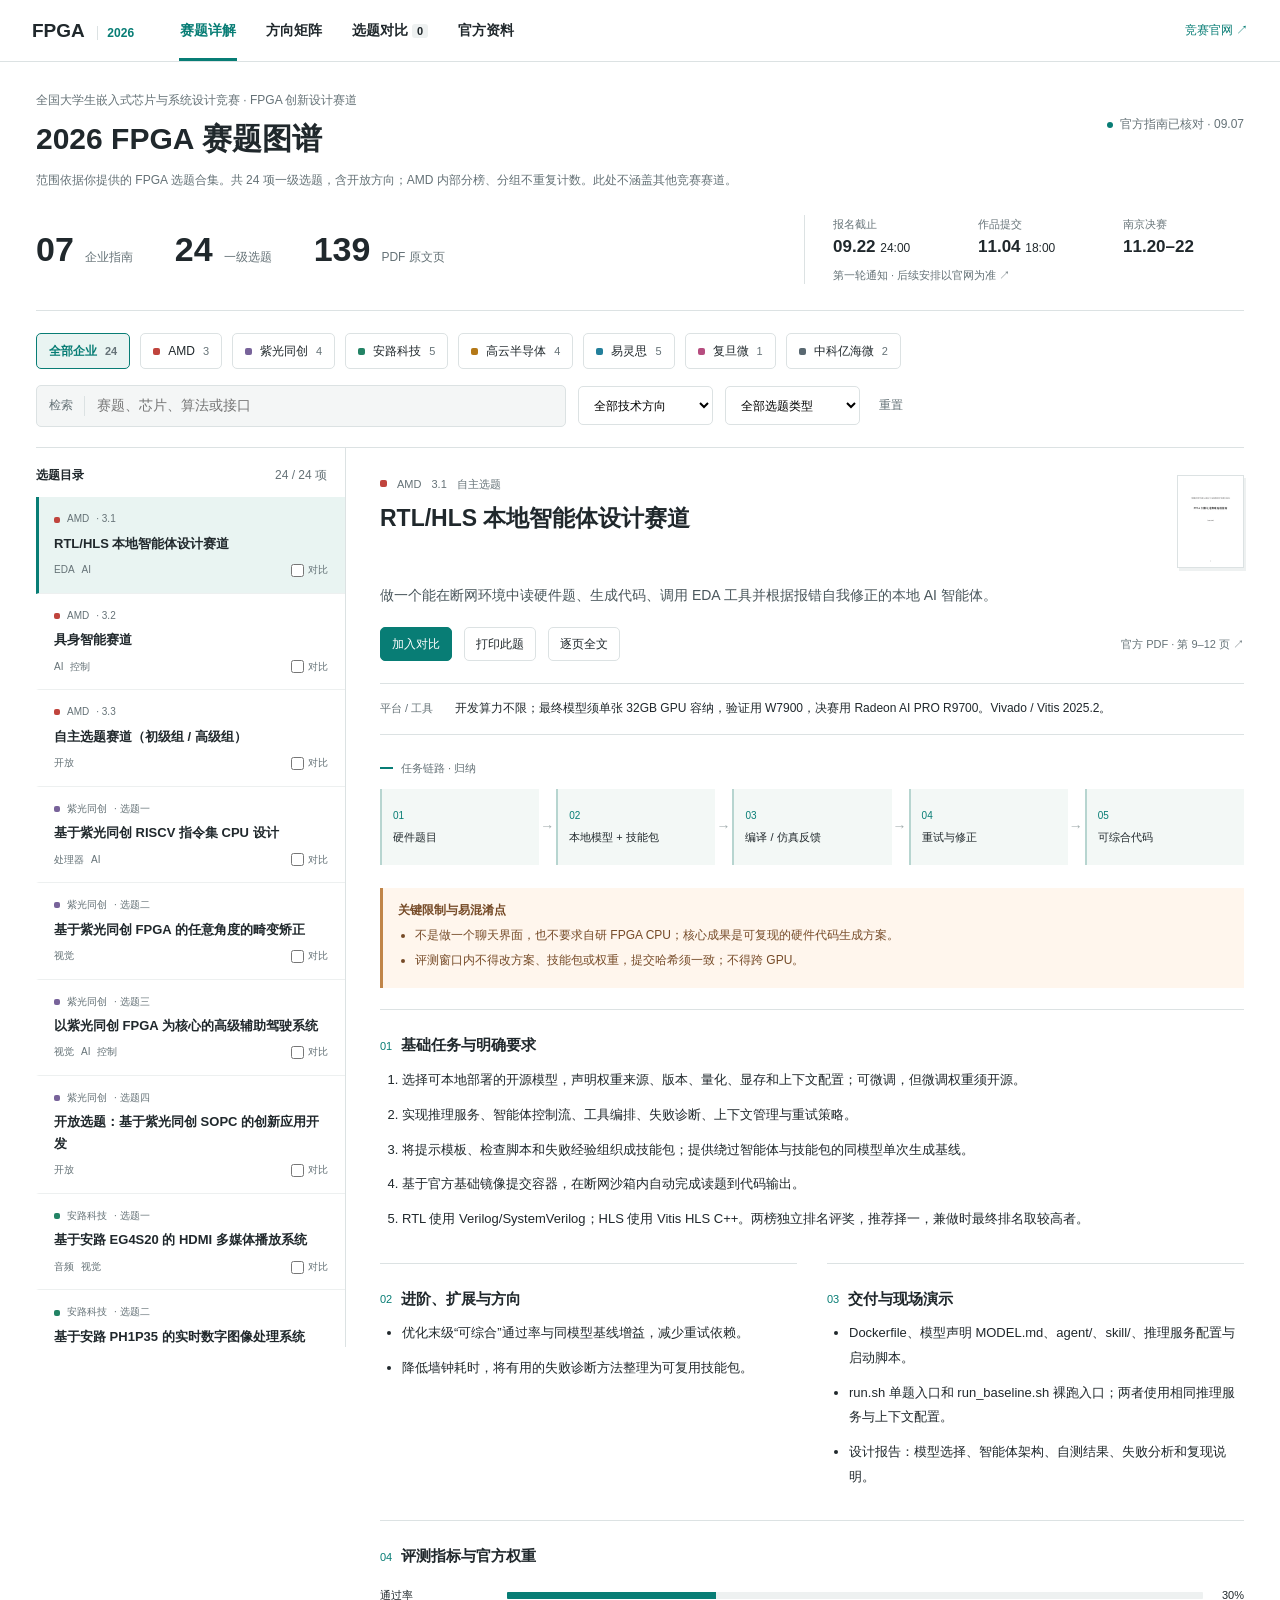
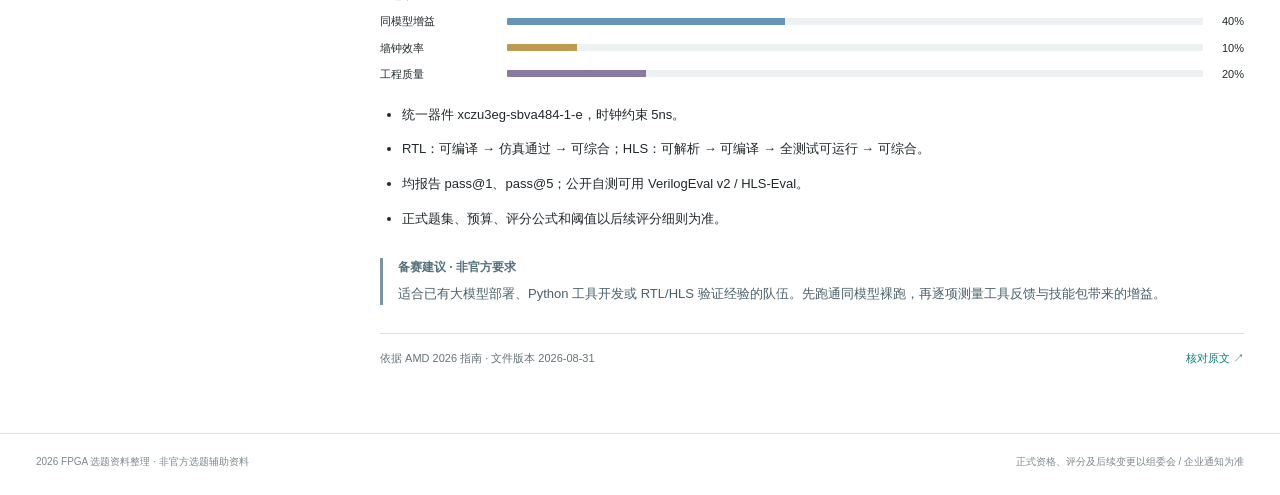
==== embedded-2026.html @ d5a57cdb "Add 2026 FPGA topic explorer and complete source guides" ====
<!doctype html>
<html lang="zh-CN">
<head>
  <meta charset="utf-8">
  <meta name="viewport" content="width=device-width,initial-scale=1">
  <meta name="description" content="依据七家企业的2026官方指南，整理FPGA创新设计赛道24项选题、要求、平台与评测。">
  <title>2026 FPGA 赛题图谱</title>
  <link rel="icon" href="data:,">
  <link rel="stylesheet" href="styles.css">
  <script src="topics.js" defer></script>
  <script src="app.js" defer></script>
</head>
<body>
  <header class="topbar">
    <a class="wordmark" href="#topics">FPGA <span>2026</span></a>
    <nav aria-label="主导航">
      <button class="tab active" data-view="topics" aria-current="page">赛题详解</button>
      <button class="tab" data-view="matrix">方向矩阵</button>
      <button class="tab" data-view="compare">选题对比 <span id="compare-count">0</span></button>
      <button class="tab" data-view="sources">官方资料</button>
    </nav>
    <a class="official-link" href="http://www.fpgachina.cn/?page=download" target="_blank" rel="noopener">竞赛官网 ↗</a>
  </header>
  <div class="page-head">
    <div class="heading-line"><div><p class="eyebrow">全国大学生嵌入式芯片与系统设计竞赛 · FPGA 创新设计赛道</p><h1>2026 FPGA 赛题图谱</h1></div><span class="verified"><span></span>官方指南已核对 · 09.07</span></div>
    <p class="scope">范围依据你提供的 FPGA 选题合集。共 24 项一级选题，含开放方向；AMD 内部分榜、分组不重复计数。此处不涵盖其他竞赛赛道。</p>
    <div class="overview">
      <div class="stats"><div><strong>07</strong><span>企业指南</span></div><div><strong>24</strong><span>一级选题</span></div><div><strong>139</strong><span>PDF 原文页</span></div></div>
      <div class="timeline" aria-label="第一轮通知赛程">
        <div><span>报名截止</span><strong>09.22 <small>24:00</small></strong></div><div><span>作品提交</span><strong>11.04 <small>18:00</small></strong></div><div><span>南京决赛</span><strong>11.20–22</strong></div>
        <a href="sources/notice.pdf#page=5" target="_blank" rel="noopener">第一轮通知 · 后续安排以官网为准 ↗</a>
      </div>
    </div>
  </div>
  <main>
    <section id="view-topics" class="view active" aria-label="赛题详解">
      <div class="filters">
        <div id="vendor-filters" class="vendor-filters" aria-label="企业筛选"></div>
        <div class="search-row"><label class="search-label"><span>检索</span><input id="search" type="search" placeholder="赛题、芯片、算法或接口" autocomplete="off"></label><label><span class="sr-only">技术方向</span><select id="category"><option value="all">全部技术方向</option></select></label><label><span class="sr-only">选题类型</span><select id="topic-type"><option value="all">全部选题类型</option><option>指定任务</option><option>自主选题</option></select></label><button id="reset" class="text-button">重置</button></div>
      </div>
      <div class="workspace">
        <aside class="topic-sidebar"><div class="list-heading"><strong>选题目录</strong><span id="results-count" aria-live="polite"></span></div><div id="topic-list"></div></aside>
        <article id="topic-detail" class="topic-detail" aria-live="polite"></article>
      </div>
    </section>
    <section id="view-matrix" class="view" aria-label="方向矩阵">
      <div class="section-heading"><div><h2>技术方向矩阵</h2><p>同一选题可包含多个方向。矩阵为内容归类，不是官方难度或获奖概率评级。</p></div></div>
      <div id="distribution" class="distribution"></div>
      <div class="table-scroll"><table class="matrix"><thead id="matrix-head"></thead><tbody id="matrix-body"></tbody></table></div>
    </section>
    <section id="view-compare" class="view" aria-label="选题对比">
      <div class="section-heading"><div><h2>选题对比</h2><p>按实际平台、基础任务和交付约束比较。</p></div><button id="clear-compare" class="secondary">清空对比</button></div>
      <div id="compare-selectors" class="compare-selectors"></div><div id="comparison"></div>
    </section>
    <section id="view-sources" class="view" aria-label="官方资料">
      <div class="section-heading"><div><h2>官方资料与口径</h2><p>核对日期 2026-09-07。7 份 PDF、139 页文字层已逐页提取，图片中的表格与主要标注另附转录。</p></div><a class="secondary" href="fpga-2026-guide.md" download>选题解读 MD</a></div>
      <div class="fulltext-downloads"><a class="primary" href="fulltext.html">阅读全文与图片对照</a><a class="secondary" href="fpga-2026-fulltext.txt" download>合并全文 TXT</a><a class="secondary" href="fpga-2026-fulltext.zip" download>完整资料 ZIP</a><a href="fulltext-audit.md">核对记录</a></div>
      <div class="source-intro"><div><h3>来源链路</h3><a href="https://mp.weixin.qq.com/s/QrSgf1xQWhxGrn9ORjiMZw" target="_blank" rel="noopener">9 月 3 日公众号选题指南合集 ↗</a><p>合集链接到七家企业文章，文章的“阅读原文”指向竞赛官网下载中心。本页以官网下载 PDF 为详细要求依据。</p></div><div><h3>统一参赛要求</h3><p>第一轮通知：每队不超过 3 人，指导教师不超过 2 人，每位同学限一队。决赛安排 FPGA 基础编程能力考核，通过后获得决赛评奖资格。</p><a href="sources/notice.pdf#page=3" target="_blank" rel="noopener">第一轮通知 · PDF 第 3–5 页 ↗</a></div></div>
      <div class="source-notes"><h3>阅读时需要保留的区别</h3><ul><li>“指定任务 / 自主选题”和技术标签为本页归类，正式分组与报名选项以官网为准。复旦微题名为内容概括。</li><li>任务与指标区为官方要求的归纳；“备赛建议”为整理者的工程建议，不是额外强制项。选题解读 MD 是摘要，全文 TXT 保留各页全部文字层内容。</li><li>全文保留原始错字和页眉；表格列顺序可能受提取影响。41 个图片区域均附原图和未校准 OCR，其中 17 个图的主要标注或表格另有对图转录。</li><li>安路 PDF 封面及选题正文为 2026，但部分平台页页眉残留 2025；易灵思第 4 页配图 Ti60F255 与正文 Ti60F225 不一致。</li><li>总体通知的本科/研究生组与 AMD 自主选题的初级/高级组口径不同，报名时同时核对企业细则和报名系统。</li><li>AMD ROCm 版本、中科亿海微工具衔接及部分数值表述存在需进一步确认之处，已在具体题目保留原文限制。</li></ul></div>
      <div id="source-grid" class="source-grid"></div>
    </section>
  </main>
  <footer><span>2026 FPGA 选题资料整理 · 非官方选题辅助资料</span><span>正式资格、评分及后续变更以组委会 / 企业通知为准</span></footer>
  <div id="toast" role="status"></div>
  <noscript><p class="noscript">此页面需要启用 JavaScript。可阅读 <a href="fulltext.html">逐页全文</a> 或 <a href="fpga-2026-guide.md">选题解读</a>。</p></noscript>
</body>
</html>
---- styles.css ----
:root{--ink:#20282c;--muted:#657277;--line:#dce2e3;--paper:#fff;--surface:#f4f6f6;--accent:#087d75;--accent-soft:#e9f4f2;--warn-soft:#fff6ed;--nav-height:62px;font-family:Inter,"Segoe UI","Microsoft YaHei",Arial,sans-serif;font-size:14px;color:var(--ink);letter-spacing:0}
*{box-sizing:border-box}body{margin:0;background:var(--paper);line-height:1.65}button,input,select{font:inherit;letter-spacing:0}button,a,input,select{-webkit-tap-highlight-color:transparent}button{cursor:pointer;border:0;background:none;color:inherit}button:disabled{cursor:default;opacity:.45}a{color:var(--accent);text-decoration:none}a:hover{text-decoration:underline}button:focus-visible,a:focus-visible,input:focus-visible,select:focus-visible{outline:3px solid #46aa9e;outline-offset:3px}h1,h2,h3,p{margin:0}h1{font-size:30px;line-height:1.35;font-weight:730}h2{font-size:23px;line-height:1.5}h3{font-size:15px}ul,ol{padding-left:22px;margin:10px 0}li{margin:7px 0;overflow-wrap:anywhere}small{font-size:12px;font-weight:400}
.topbar{height:var(--nav-height);border-bottom:1px solid var(--line);display:flex;align-items:center;padding:0 32px;gap:45px;background:#fff;position:sticky;top:0;z-index:20}.wordmark{font-size:19px;font-weight:800;color:var(--ink);white-space:nowrap}.wordmark span{font-size:12px;font-weight:650;border-left:1px solid var(--line);padding-left:9px;margin-left:8px;color:var(--accent)}.wordmark:hover{text-decoration:none}.topbar nav{display:flex;align-self:stretch;gap:28px}.tab{position:relative;padding:0 1px;font-weight:600;white-space:nowrap}.tab.active{color:var(--accent)}.tab.active:after{content:"";position:absolute;height:3px;left:0;right:0;bottom:0;background:var(--accent)}#compare-count{font-size:11px;background:#eef1f1;padding:1px 5px;border-radius:3px}.official-link{margin-left:auto;font-size:12px;white-space:nowrap}
.page-head,main,footer{max-width:1460px;margin:0 auto;padding-left:36px;padding-right:36px}.page-head{padding-top:29px}.heading-line{display:flex;justify-content:space-between;align-items:center;gap:20px}.eyebrow{font-size:12px;color:var(--muted);margin-bottom:8px}.verified{font-size:12px;color:var(--muted);white-space:nowrap;display:flex;align-items:center;gap:7px}.verified span{width:6px;height:6px;background:var(--accent);border-radius:50%}.scope{font-size:12px;color:var(--muted);margin:12px 0 24px;max-width:950px}.overview{display:flex;align-items:center;gap:50px;padding:0 0 26px;border-bottom:1px solid var(--line)}.stats{display:flex;flex:1;gap:42px}.stats>div{display:flex;gap:11px;align-items:baseline;white-space:nowrap}.stats strong{font-size:34px;line-height:1.2;font-variant-numeric:tabular-nums;font-weight:650}.stats span{font-size:12px;color:var(--muted)}.timeline{display:grid;grid-template-columns:repeat(3,1fr);gap:4px 24px;border-left:1px solid var(--line);padding-left:28px;min-width:440px}.timeline div{display:flex;flex-direction:column}.timeline div>span{font-size:11px;color:var(--muted)}.timeline strong{font-size:17px;font-variant-numeric:tabular-nums}.timeline a{grid-column:1/-1;font-size:11px;color:var(--muted);margin-top:1px}.view{display:none}.view.active{display:block}
.filters{padding:22px 0 20px;border-bottom:1px solid var(--line)}.vendor-filters{display:flex;flex-wrap:wrap;gap:7px 10px;margin-bottom:16px}.vendor-button{border:1px solid var(--line);border-radius:5px;padding:7px 12px;display:flex;align-items:center;gap:8px;font-size:12px;background:#fff;white-space:nowrap;min-height:36px}.vendor-button.active{border-color:var(--accent);background:var(--accent-soft);color:var(--accent);font-weight:600}.vendor-dot{width:7px;height:7px;border-radius:2px;background:var(--vendor);display:inline-block;flex-shrink:0}.vendor-button .count{font-size:11px;color:var(--muted);font-variant-numeric:tabular-nums}.search-row{display:flex;gap:12px;align-items:center}.search-label{display:flex;align-items:center;border:1px solid var(--line);border-radius:5px;flex:1;max-width:530px;padding:0 12px;min-width:0;background:var(--surface)}.search-label>span{font-size:12px;color:var(--muted);border-right:1px solid var(--line);padding-right:11px}.search-label input{width:100%;border:0;outline:0;background:transparent;padding:8px 12px;min-width:0}.search-label:focus-within{outline:2px solid var(--accent)}select{padding:9px 30px 9px 11px;background:#fff;border:1px solid var(--line);border-radius:5px;max-width:100%;font-size:12px;min-height:39px}.text-button{font-size:12px;color:var(--muted);white-space:nowrap;padding:7px}
.workspace{display:grid;grid-template-columns:310px minmax(0,1fr);align-items:start}.topic-sidebar{border-right:1px solid var(--line)}.list-heading{display:flex;align-items:center;justify-content:space-between;padding:18px 18px 12px 0;font-size:12px}.list-heading span{color:var(--muted);font-weight:400}#topic-list{max-height:850px;overflow:auto;scrollbar-width:thin;padding-bottom:20px}.topic-row{border-left:3px solid transparent;padding:14px 17px 14px 15px;position:relative;border-bottom:1px solid #edf0f0}.topic-row.active{background:var(--accent-soft);border-left-color:var(--accent)}.topic-row:hover{background:#f5f8f7}.topic-row.active:hover{background:var(--accent-soft)}.topic-open{display:block;text-align:left;width:100%;padding:0}.row-meta{font-size:10px;color:var(--muted);display:flex;gap:7px;align-items:center;margin-bottom:5px}.row-meta .vendor-dot{width:6px;height:6px}.row-title{font-size:13px;font-weight:650;line-height:1.65;display:block;overflow-wrap:anywhere}.row-bottom{display:flex;justify-content:space-between;gap:8px;margin-top:8px;align-items:center}.row-tags{display:flex;gap:7px;font-size:10px;color:var(--muted)}.compare-check{display:flex;align-items:center;gap:4px;font-size:10px;color:var(--muted);cursor:pointer;white-space:nowrap}.compare-check input{accent-color:var(--accent);width:13px;height:13px;margin:0}
.topic-detail{min-width:0;padding:27px 0 36px 34px;scroll-margin-top:80px}.detail-top{display:flex;gap:23px;align-items:flex-start}.detail-title{flex:1;min-width:0}.detail-eyebrow{font-size:11px;display:flex;gap:10px;align-items:center;color:var(--muted);margin-bottom:8px}.topic-detail h2{font-size:23px}.cover-link{width:67px;flex:0 0 67px;display:block;border:1px solid var(--line);box-shadow:2px 3px 0 #eef1f1;line-height:0}.cover-link img{width:100%;height:auto;aspect-ratio:595/842;object-fit:cover}.summary{margin:14px 0 18px;font-size:14px;line-height:1.9;color:#49565b}.detail-tools{display:flex;gap:12px;align-items:center;flex-wrap:wrap}.primary,.secondary{display:inline-flex;align-items:center;justify-content:center;min-height:34px;padding:6px 11px;border-radius:5px;font-size:12px;line-height:1.5;text-align:center;gap:6px}.primary{background:var(--accent);color:#fff;border:1px solid var(--accent)}.primary.selected{background:var(--accent-soft);color:var(--accent)}.secondary{border:1px solid var(--line);background:#fff;color:var(--ink)}.secondary:hover,.primary:hover{text-decoration:none;filter:brightness(.98)}.source-ref{font-size:11px;color:var(--muted);margin-left:auto}.source-ref:hover{color:var(--accent)}.name-note{font-size:11px;color:var(--muted);margin-top:5px}.hardware{display:grid;grid-template-columns:60px 1fr;gap:15px;padding:15px 0;margin-top:22px;border-top:1px solid var(--line);border-bottom:1px solid var(--line);font-size:12px}.hardware span{font-size:11px;color:var(--muted)}.hardware p{overflow-wrap:anywhere}
.flow-section{margin-top:24px}.section-kicker{font-size:11px;color:var(--muted);margin-bottom:12px;display:flex;align-items:center;gap:8px}.section-kicker:before{content:"";width:13px;height:2px;background:var(--accent)}.flow{display:grid;grid-template-columns:repeat(5,minmax(0,1fr));gap:17px;padding:0;list-style:none}.flow li{margin:0;padding:10px 7px 10px 11px;border-left:2px solid #b7d5d0;background:#f3f8f6;min-height:76px;position:relative;font-size:11px;line-height:1.65;display:flex;flex-direction:column;justify-content:center}.flow li:after{content:"→";position:absolute;right:-15px;top:50%;transform:translateY(-50%);color:#a2adae;font-size:14px}.flow li:last-child:after{display:none}.flow .step{font-size:10px;color:var(--accent);font-variant-numeric:tabular-nums;margin-bottom:3px}.caution{margin:23px 0 0;border-left:3px solid #c08549;background:var(--warn-soft);padding:13px 15px;font-size:12px;color:#764b28}.caution h3{font-size:12px;margin-bottom:4px}.caution ul{margin:4px 0;padding-left:17px}.caution li{margin:5px 0}.content-section{padding-top:23px;margin-top:21px;border-top:1px solid var(--line)}.content-section h3{display:flex;align-items:center;gap:9px}.section-index{font-size:11px;color:var(--accent);font-variant-numeric:tabular-nums;font-weight:500}.content-section ul,.content-section ol{font-size:13px;line-height:1.9}.content-section li{margin:10px 0}.split-sections{display:grid;grid-template-columns:minmax(0,1fr) minmax(0,1fr);gap:30px}.split-sections>.content-section{min-width:0}
.score-chart{margin:17px 0 20px}.score-row{display:grid;grid-template-columns:115px minmax(0,1fr) 29px;gap:12px;align-items:center;font-size:11px;margin:8px 0}.score-track{height:7px;background:#eef1f1;border-radius:1px;overflow:hidden}.score-fill{height:100%;background:var(--accent);width:var(--value)}.score-row:nth-child(2) .score-fill{background:#6594ba}.score-row:nth-child(3) .score-fill{background:#c09951}.score-row:nth-child(4) .score-fill{background:#8b79a3}.score-row:nth-child(5) .score-fill{background:#b56574}.score-value{text-align:right;font-variant-numeric:tabular-nums}.advice{border-left:3px solid #7795a2;padding-left:15px;font-size:13px;color:#4a616b;margin:26px 0 0}.advice h3{font-size:12px;color:#526f7b;margin-bottom:6px}.bottom-source{font-size:11px;color:var(--muted);display:flex;justify-content:space-between;flex-wrap:wrap;gap:10px;margin-top:28px;padding-top:15px;border-top:1px solid var(--line)}.empty{padding:40px 15px;color:var(--muted);font-size:13px}.empty h3{color:var(--ink);margin-bottom:8px}
.section-heading{display:flex;align-items:center;justify-content:space-between;gap:20px;margin:26px 0}.section-heading p{font-size:12px;color:var(--muted);margin-top:7px}.distribution{display:grid;grid-template-columns:repeat(7,minmax(0,1fr));gap:18px;margin:25px 0 32px}.distribution button{padding:0;text-align:left}.distribution-label{display:flex;justify-content:space-between;font-size:12px;gap:6px;margin-bottom:10px}.distribution .bar{height:5px;background:#edf0f0;display:block}.distribution .bar i{height:100%;width:var(--width);background:var(--vendor);display:block}.table-scroll{overflow:auto;max-width:100%;border-top:1px solid var(--line);border-bottom:1px solid var(--line)}table{border-collapse:collapse;width:100%;font-size:12px}th{text-align:left;background:#f3f5f5;font-weight:600;color:var(--muted);padding:12px;border-bottom:1px solid var(--line)}td{padding:12px;border-bottom:1px solid #e8eded;vertical-align:top}tbody tr:last-child td{border-bottom:0}.matrix{min-width:830px}.matrix th:first-child{width:120px}.matrix th:nth-child(2){width:340px}.matrix th:nth-child(n+3),.matrix td:nth-child(n+3){text-align:center;vertical-align:middle}.matrix td button{text-align:left;padding:0;font-weight:550;color:var(--ink)}.matrix td button:hover{color:var(--accent)}.matrix tbody tr:hover{background:#f9fbfa}.matrix-mark{width:9px;height:9px;display:inline-block;background:var(--vendor);border-radius:2px}.compare-selectors{display:grid;grid-template-columns:repeat(3,minmax(0,1fr));gap:16px;margin-bottom:24px}.compare-selectors label{min-width:0;display:flex;flex-direction:column;gap:7px;font-size:11px;color:var(--muted)}.compare-selectors select{width:100%;font-size:12px;min-width:0}.compare-table{min-width:790px;table-layout:fixed}.compare-table th:first-child{width:105px}.compare-table th{color:var(--ink);font-size:13px}.compare-table th span{display:block;color:var(--muted);font-size:11px;margin-bottom:8px}.compare-table td{font-size:12px;line-height:1.85;overflow-wrap:anywhere}.compare-table td:first-child{font-weight:600;color:var(--muted);background:#fafbfb}.compare-table ul{padding-left:15px;margin:0}.compare-table li{margin:0 0 8px}.compare-table td p{margin-bottom:9px}.compare-empty{padding:70px 24px;text-align:center;background:#f7f9f8;border-top:1px solid var(--line);border-bottom:1px solid var(--line);color:var(--muted)}.compare-empty h3{font-size:18px;color:var(--ink);margin-bottom:12px}
.source-intro{display:grid;grid-template-columns:1fr 1fr;gap:35px;padding-bottom:25px;border-bottom:1px solid var(--line)}.source-intro h3{margin-bottom:10px}.source-intro p{font-size:13px;color:#526168;margin-top:8px}.source-intro a{font-size:12px}.source-notes{padding:22px 0;border-bottom:1px solid var(--line)}.source-notes ul{font-size:12px;color:var(--muted)}.source-grid{display:grid;grid-template-columns:repeat(2,minmax(0,1fr));gap:18px;margin:27px 0}.source-card{display:flex;align-items:flex-start;gap:20px;padding:23px;border:1px solid var(--line);border-radius:6px}.source-card>img{width:70px;height:99px;object-fit:cover;border:1px solid var(--line)}.source-card>div{min-width:0}.source-card h3{font-size:16px;margin-bottom:4px}.source-card .meta{font-size:11px;color:var(--muted);margin-bottom:13px}.source-card p{font-size:12px;line-height:1.8;color:#526168;margin:8px 0}.source-card .secondary{margin-top:8px}.source-card .support{font-size:11px}footer{border-top:1px solid var(--line);margin-top:30px;padding-top:20px;padding-bottom:25px;display:flex;justify-content:space-between;gap:15px;font-size:10px;color:#7b888d}.sr-only{position:absolute;width:1px;height:1px;margin:-1px;overflow:hidden;clip:rect(0,0,0,0)}#toast{position:fixed;bottom:30px;left:50%;transform:translateX(-50%);background:#233b3a;color:#fff;padding:10px 18px;border-radius:5px;font-size:12px;box-shadow:0 4px 16px #0002;z-index:60;display:none;max-width:90%;width:max-content}#toast.visible{display:block}.noscript{padding:25px}
.search-label>span{white-space:nowrap;flex-shrink:0}
@media(min-width:1600px){.page-head,main,footer{max-width:1560px}.workspace{grid-template-columns:335px minmax(0,1fr)}.topic-detail{padding-left:45px}.topbar{padding:0 max(36px,calc((100% - 1488px)/2))}.topic-detail h2{font-size:25px}}
@media(max-width:1080px){.topbar{gap:25px;padding:0 22px}.topbar nav{gap:20px}.page-head,main,footer{padding-left:24px;padding-right:24px}.overview{gap:20px}.stats{gap:24px}.stats>div{flex-direction:column;gap:1px}.timeline{min-width:390px;padding-left:22px}.workspace{grid-template-columns:270px minmax(0,1fr)}.topic-detail{padding-left:24px}.topic-detail h2{font-size:21px}.flow{gap:12px}.flow li{padding-left:7px}.flow li:after{right:-12px}.split-sections{grid-template-columns:1fr;gap:0}.split-sections .content-section{margin-top:10px}.distribution{gap:12px}.source-card{padding:18px;gap:13px}}
@media(max-width:760px){:root{--nav-height:98px}.topbar{height:98px;display:grid;grid-template-columns:1fr auto;gap:0 20px;padding:8px 18px 0}.wordmark{font-size:16px}.official-link{grid-row:1;grid-column:2;font-size:11px}.topbar nav{grid-row:2;grid-column:1/-1;gap:0;justify-content:space-between;height:46px;overflow-x:auto}.tab{font-size:12px}.page-head,main,footer{padding-left:18px;padding-right:18px}.page-head{padding-top:21px}.heading-line{display:block}.eyebrow{font-size:10px;max-width:310px;line-height:1.7}h1{font-size:25px}.verified{margin-top:10px;font-size:10px}.scope{font-size:11px;margin:12px 0 20px}.overview{display:block;padding-bottom:17px}.stats{gap:20px;justify-content:space-between;margin-bottom:19px}.stats>div{flex-direction:row;gap:8px}.stats strong{font-size:26px}.stats span{font-size:10px}.timeline{padding:14px 0 0;min-width:0;border-left:0;border-top:1px solid var(--line);gap:5px 12px}.timeline strong{font-size:15px}.timeline small{font-size:10px}.timeline div>span{font-size:10px}.timeline a{font-size:10px}.filters{padding-top:18px}.vendor-filters{gap:7px}.vendor-button{padding:5px 9px;font-size:11px;gap:6px;min-height:31px}.search-row{flex-wrap:wrap;gap:9px}.search-label{flex:1 1 100%;max-width:none}.search-label input{font-size:13px}select{font-size:11px}.search-row>label:not(.search-label){flex:1}.search-row select{width:100%;padding-right:12px}.workspace{display:block}.topic-sidebar{border-right:0;border-bottom:1px solid var(--line)}.list-heading{padding:14px 0 10px}#topic-list{max-height:320px;padding:0 0 8px;display:grid;grid-template-columns:repeat(2,minmax(0,1fr));gap:6px}.topic-row{border:1px solid #e6eaea;border-left:3px solid transparent;border-radius:4px;padding:10px;min-width:0}.topic-row.active{border-color:#b7dcd6;border-left-color:var(--accent)}.row-title{font-size:11px;line-height:1.7}.row-meta{font-size:9px;gap:4px;flex-wrap:wrap}.row-tags{font-size:9px;gap:4px}.compare-check{font-size:9px}.topic-detail{padding:23px 0;scroll-margin-top:114px}.topic-detail h2{font-size:21px}.detail-top{gap:14px}.cover-link{flex-basis:51px;width:51px}.detail-eyebrow{font-size:10px;gap:7px}.summary{font-size:13px;line-height:1.85}.source-ref{margin-left:0;width:100%;margin-top:2px}.hardware{font-size:11px;grid-template-columns:50px 1fr;gap:9px;margin-top:17px}.flow{grid-template-columns:repeat(5,minmax(0,1fr));gap:11px}.flow li{font-size:10px;min-height:87px;padding:7px 4px}.flow li:after{right:-11px;font-size:12px}.flow .step{font-size:9px}.caution{font-size:11px;padding:11px 12px}.content-section ul,.content-section ol{font-size:12px}.content-section h3{font-size:14px}.content-section{padding-top:19px;margin-top:19px}.advice{font-size:12px}.section-heading{align-items:flex-start;margin:22px 0}.section-heading h2{font-size:21px}.section-heading p{font-size:11px}.section-heading .secondary{font-size:11px;flex-shrink:0}.distribution{grid-template-columns:repeat(2,minmax(0,1fr));gap:17px 24px}.distribution-label{font-size:11px}.source-intro{grid-template-columns:1fr;gap:23px}.source-grid{grid-template-columns:1fr}.source-card{padding:17px}.source-card>img{width:53px;height:75px}.source-card p{font-size:11px}.compare-selectors{grid-template-columns:1fr;gap:11px}.compare-selectors label{flex-direction:row;align-items:center}.compare-selectors label>span{white-space:nowrap}.compare-selectors select{font-size:11px}.compare-table{min-width:860px}footer{display:block;font-size:10px;margin-top:15px}footer span{display:block;margin:5px 0}.bottom-source{font-size:10px}.score-row{grid-template-columns:100px minmax(0,1fr) 28px}}
@media(prefers-reduced-motion:no-preference){.vendor-button,.topic-row{transition:background .12s}.tab{transition:color .12s}}
.source-actions,.fulltext-downloads{display:flex;flex-wrap:wrap;align-items:center;gap:8px}.fulltext-downloads{margin:0 0 24px;font-size:12px;gap:10px 14px}
@media print{.topbar,.page-head,.filters,.topic-sidebar,.detail-tools,.cover-link,footer,.compare-selectors,#toast{display:none!important}.view{display:none!important}.view.active{display:block!important}body{font-size:10pt}main{padding:0}.workspace{display:block}.topic-detail{padding:0}.topic-detail h2{font-size:20pt}.flow li,.caution{-webkit-print-color-adjust:exact;print-color-adjust:exact}.content-section,.caution,.advice{break-inside:avoid}.split-sections{display:block}.table-scroll{overflow:visible}.compare-table{min-width:0;font-size:9pt}.compare-table td{font-size:8pt}.source-card{break-inside:avoid}.topic-detail .content-section ul,.topic-detail .content-section ol{font-size:10pt}}
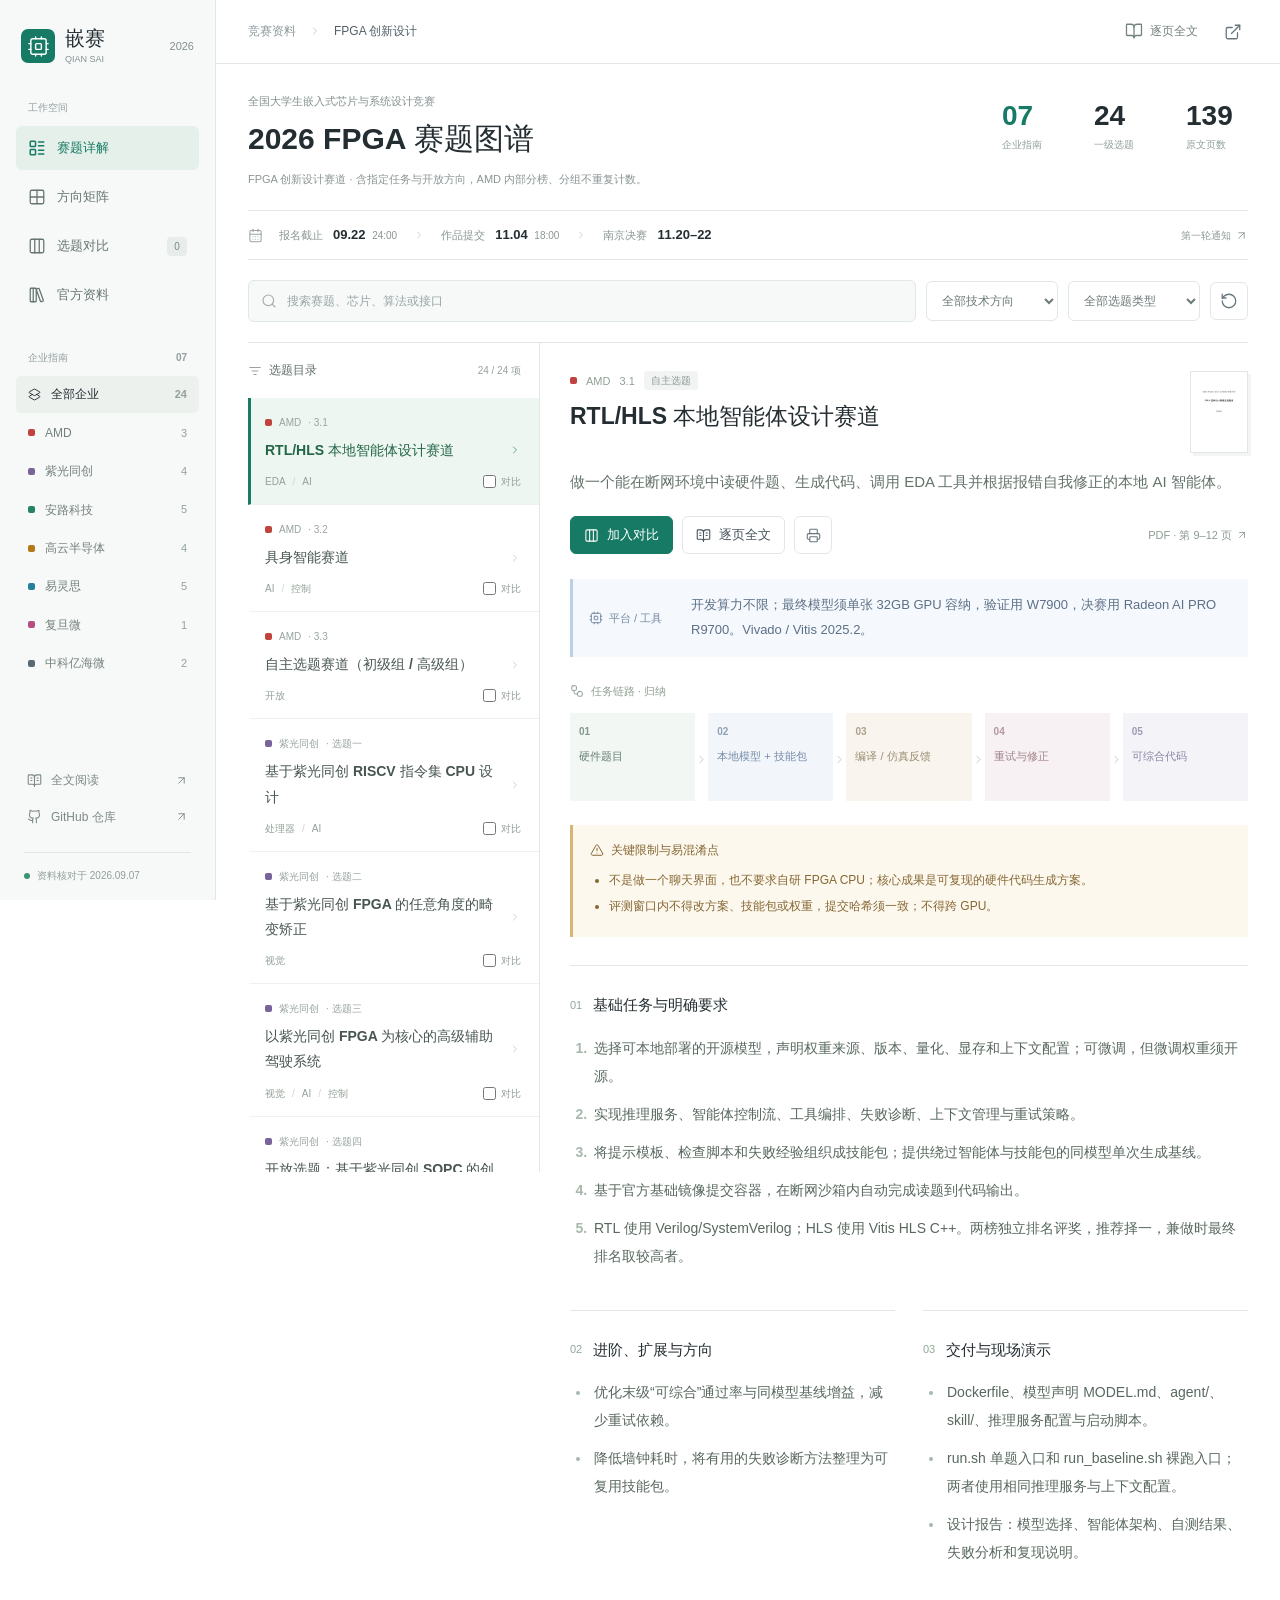
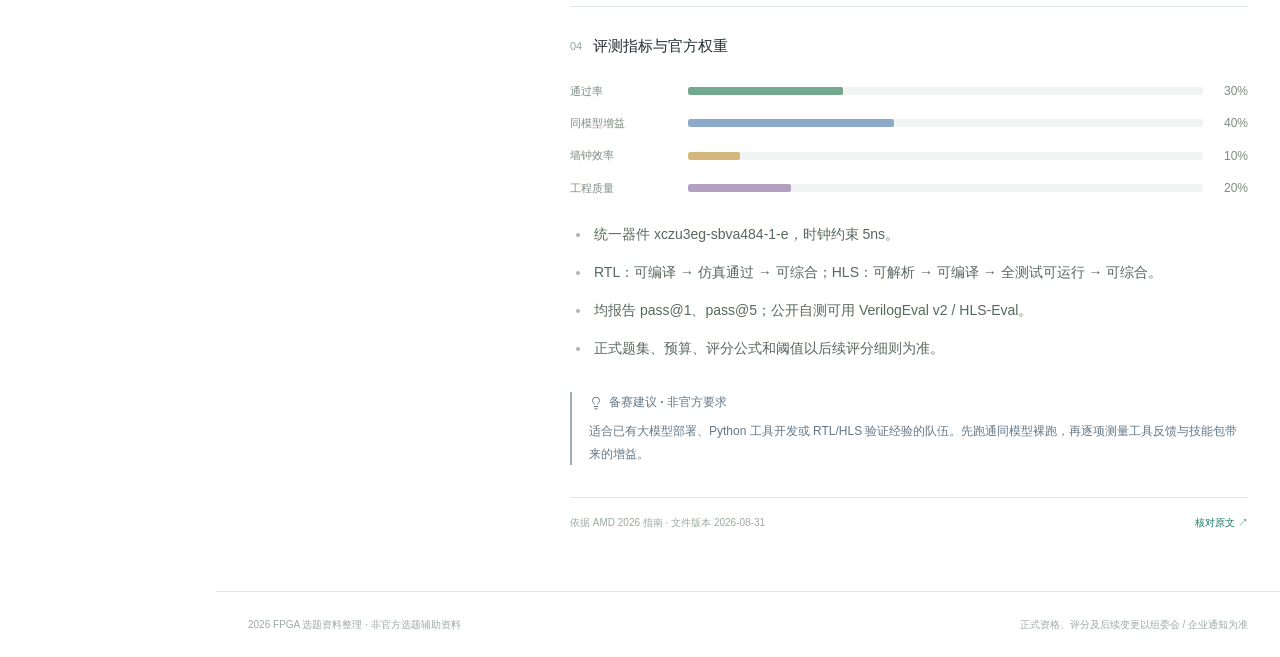
==== commit 42fd9656: "Refine contest workspace and full-text reader design" ====
--- a/embedded-2026.html
+++ b/embedded-2026.html
@@ -7,39 +7,42 @@
   <title>2026 FPGA 赛题图谱</title>
   <link rel="icon" href="data:,">
   <link rel="stylesheet" href="styles.css">
+  <script src="vendor/lucide.min.js" defer></script>
   <script src="topics.js" defer></script>
   <script src="app.js" defer></script>
 </head>
 <body>
-  <header class="topbar">
-    <a class="wordmark" href="#topics">FPGA <span>2026</span></a>
-    <nav aria-label="主导航">
-      <button class="tab active" data-view="topics" aria-current="page">赛题详解</button>
-      <button class="tab" data-view="matrix">方向矩阵</button>
-      <button class="tab" data-view="compare">选题对比 <span id="compare-count">0</span></button>
-      <button class="tab" data-view="sources">官方资料</button>
+  <aside class="app-rail">
+    <a class="wordmark" href="#topics"><span class="brand-mark"><i data-lucide="cpu"></i></span><span class="brand-name">嵌赛 <small>QIAN SAI</small></span><span class="edition">2026</span></a>
+    <div class="rail-caption">工作空间</div>
+    <nav class="primary-nav" aria-label="主导航">
+      <button class="tab active" data-view="topics" aria-current="page"><i data-lucide="layout-list"></i><span>赛题详解</span></button>
+      <button class="tab" data-view="matrix"><i data-lucide="grid-2x2"></i><span>方向矩阵</span></button>
+      <button class="tab" data-view="compare"><i data-lucide="columns-3"></i><span>选题对比</span><span id="compare-count">0</span></button>
+      <button class="tab" data-view="sources"><i data-lucide="library-big"></i><span>官方资料</span></button>
     </nav>
-    <a class="official-link" href="http://www.fpgachina.cn/?page=download" target="_blank" rel="noopener">竞赛官网 ↗</a>
-  </header>
+    <div class="rail-vendors"><div class="rail-caption">企业指南 <span>07</span></div><div id="vendor-filters" class="vendor-filters" aria-label="企业筛选"></div></div>
+    <div class="rail-bottom"><a href="fulltext.html"><i data-lucide="book-open-text"></i>全文阅读<i data-lucide="arrow-up-right"></i></a><a href="https://github.com/nbstarhkc/Qian-Sai" target="_blank" rel="noopener"><i data-lucide="github"></i>GitHub 仓库<i data-lucide="arrow-up-right"></i></a><p><span class="status-dot"></span>资料核对于 2026.09.07</p></div>
+  </aside>
+  <div class="app-content">
+  <header class="topbar"><div class="breadcrumb"><span>竞赛资料</span><i data-lucide="chevron-right"></i><strong>FPGA 创新设计</strong></div><div class="topbar-links"><a href="fulltext.html"><i data-lucide="book-open"></i><span>逐页全文</span></a><a class="icon-button" data-tooltip="竞赛官网" aria-label="竞赛官网" href="http://www.fpgachina.cn/?page=download" target="_blank" rel="noopener"><i data-lucide="external-link"></i></a></div></header>
   <div class="page-head">
-    <div class="heading-line"><div><p class="eyebrow">全国大学生嵌入式芯片与系统设计竞赛 · FPGA 创新设计赛道</p><h1>2026 FPGA 赛题图谱</h1></div><span class="verified"><span></span>官方指南已核对 · 09.07</span></div>
-    <p class="scope">范围依据你提供的 FPGA 选题合集。共 24 项一级选题，含开放方向；AMD 内部分榜、分组不重复计数。此处不涵盖其他竞赛赛道。</p>
+    <div class="heading-line"><div><p class="eyebrow">全国大学生嵌入式芯片与系统设计竞赛</p><h1>2026 FPGA 赛题图谱</h1></div><div class="stats"><div><strong>07</strong><span>企业指南</span></div><div><strong>24</strong><span>一级选题</span></div><div><strong>139</strong><span>原文页数</span></div></div></div>
+    <p class="scope">FPGA 创新设计赛道 · 含指定任务与开放方向，AMD 内部分榜、分组不重复计数。</p>
     <div class="overview">
-      <div class="stats"><div><strong>07</strong><span>企业指南</span></div><div><strong>24</strong><span>一级选题</span></div><div><strong>139</strong><span>PDF 原文页</span></div></div>
       <div class="timeline" aria-label="第一轮通知赛程">
-        <div><span>报名截止</span><strong>09.22 <small>24:00</small></strong></div><div><span>作品提交</span><strong>11.04 <small>18:00</small></strong></div><div><span>南京决赛</span><strong>11.20–22</strong></div>
-        <a href="sources/notice.pdf#page=5" target="_blank" rel="noopener">第一轮通知 · 后续安排以官网为准 ↗</a>
+        <i class="calendar-icon" data-lucide="calendar-days"></i><div><span>报名截止</span><strong>09.22 <small>24:00</small></strong></div><i class="timeline-arrow" data-lucide="chevron-right"></i><div><span>作品提交</span><strong>11.04 <small>18:00</small></strong></div><i class="timeline-arrow" data-lucide="chevron-right"></i><div><span>南京决赛</span><strong>11.20–22</strong></div>
       </div>
+      <a class="timeline-source" href="sources/notice.pdf#page=5" target="_blank" rel="noopener">第一轮通知<i data-lucide="arrow-up-right"></i></a>
     </div>
   </div>
   <main>
     <section id="view-topics" class="view active" aria-label="赛题详解">
       <div class="filters">
-        <div id="vendor-filters" class="vendor-filters" aria-label="企业筛选"></div>
-        <div class="search-row"><label class="search-label"><span>检索</span><input id="search" type="search" placeholder="赛题、芯片、算法或接口" autocomplete="off"></label><label><span class="sr-only">技术方向</span><select id="category"><option value="all">全部技术方向</option></select></label><label><span class="sr-only">选题类型</span><select id="topic-type"><option value="all">全部选题类型</option><option>指定任务</option><option>自主选题</option></select></label><button id="reset" class="text-button">重置</button></div>
+        <div class="search-row"><label class="search-label"><i data-lucide="search"></i><span class="sr-only">检索</span><input id="search" type="search" placeholder="搜索赛题、芯片、算法或接口" autocomplete="off"></label><label class="mobile-vendor"><span class="sr-only">企业</span><select id="vendor-mobile"><option value="all">全部企业</option></select></label><label><span class="sr-only">技术方向</span><select id="category"><option value="all">全部技术方向</option></select></label><label><span class="sr-only">选题类型</span><select id="topic-type"><option value="all">全部选题类型</option><option>指定任务</option><option>自主选题</option></select></label><button id="reset" class="icon-button" aria-label="重置" data-tooltip="重置筛选"><i data-lucide="rotate-ccw"></i></button></div>
       </div>
       <div class="workspace">
-        <aside class="topic-sidebar"><div class="list-heading"><strong>选题目录</strong><span id="results-count" aria-live="polite"></span></div><div id="topic-list"></div></aside>
+        <aside class="topic-sidebar"><div class="list-heading"><strong><i data-lucide="list-filter"></i>选题目录</strong><span id="results-count" aria-live="polite"></span></div><div id="topic-list"></div></aside>
         <article id="topic-detail" class="topic-detail" aria-live="polite"></article>
       </div>
     </section>
@@ -49,7 +52,7 @@
       <div class="table-scroll"><table class="matrix"><thead id="matrix-head"></thead><tbody id="matrix-body"></tbody></table></div>
     </section>
     <section id="view-compare" class="view" aria-label="选题对比">
-      <div class="section-heading"><div><h2>选题对比</h2><p>按实际平台、基础任务和交付约束比较。</p></div><button id="clear-compare" class="secondary">清空对比</button></div>
+      <div class="section-heading"><div><h2>选题对比</h2><p>按实际平台、基础任务和交付约束比较。</p></div><button id="clear-compare" class="secondary"><i data-lucide="trash-2"></i>清空对比</button></div>
       <div id="compare-selectors" class="compare-selectors"></div><div id="comparison"></div>
     </section>
     <section id="view-sources" class="view" aria-label="官方资料">
@@ -61,6 +64,7 @@
     </section>
   </main>
   <footer><span>2026 FPGA 选题资料整理 · 非官方选题辅助资料</span><span>正式资格、评分及后续变更以组委会 / 企业通知为准</span></footer>
+  </div>
   <div id="toast" role="status"></div>
   <noscript><p class="noscript">此页面需要启用 JavaScript。可阅读 <a href="fulltext.html">逐页全文</a> 或 <a href="fpga-2026-guide.md">选题解读</a>。</p></noscript>
 </body>
--- a/styles.css
+++ b/styles.css
@@ -1,18 +1,309 @@
-:root{--ink:#20282c;--muted:#657277;--line:#dce2e3;--paper:#fff;--surface:#f4f6f6;--accent:#087d75;--accent-soft:#e9f4f2;--warn-soft:#fff6ed;--nav-height:62px;font-family:Inter,"Segoe UI","Microsoft YaHei",Arial,sans-serif;font-size:14px;color:var(--ink);letter-spacing:0}
-*{box-sizing:border-box}body{margin:0;background:var(--paper);line-height:1.65}button,input,select{font:inherit;letter-spacing:0}button,a,input,select{-webkit-tap-highlight-color:transparent}button{cursor:pointer;border:0;background:none;color:inherit}button:disabled{cursor:default;opacity:.45}a{color:var(--accent);text-decoration:none}a:hover{text-decoration:underline}button:focus-visible,a:focus-visible,input:focus-visible,select:focus-visible{outline:3px solid #46aa9e;outline-offset:3px}h1,h2,h3,p{margin:0}h1{font-size:30px;line-height:1.35;font-weight:730}h2{font-size:23px;line-height:1.5}h3{font-size:15px}ul,ol{padding-left:22px;margin:10px 0}li{margin:7px 0;overflow-wrap:anywhere}small{font-size:12px;font-weight:400}
-.topbar{height:var(--nav-height);border-bottom:1px solid var(--line);display:flex;align-items:center;padding:0 32px;gap:45px;background:#fff;position:sticky;top:0;z-index:20}.wordmark{font-size:19px;font-weight:800;color:var(--ink);white-space:nowrap}.wordmark span{font-size:12px;font-weight:650;border-left:1px solid var(--line);padding-left:9px;margin-left:8px;color:var(--accent)}.wordmark:hover{text-decoration:none}.topbar nav{display:flex;align-self:stretch;gap:28px}.tab{position:relative;padding:0 1px;font-weight:600;white-space:nowrap}.tab.active{color:var(--accent)}.tab.active:after{content:"";position:absolute;height:3px;left:0;right:0;bottom:0;background:var(--accent)}#compare-count{font-size:11px;background:#eef1f1;padding:1px 5px;border-radius:3px}.official-link{margin-left:auto;font-size:12px;white-space:nowrap}
-.page-head,main,footer{max-width:1460px;margin:0 auto;padding-left:36px;padding-right:36px}.page-head{padding-top:29px}.heading-line{display:flex;justify-content:space-between;align-items:center;gap:20px}.eyebrow{font-size:12px;color:var(--muted);margin-bottom:8px}.verified{font-size:12px;color:var(--muted);white-space:nowrap;display:flex;align-items:center;gap:7px}.verified span{width:6px;height:6px;background:var(--accent);border-radius:50%}.scope{font-size:12px;color:var(--muted);margin:12px 0 24px;max-width:950px}.overview{display:flex;align-items:center;gap:50px;padding:0 0 26px;border-bottom:1px solid var(--line)}.stats{display:flex;flex:1;gap:42px}.stats>div{display:flex;gap:11px;align-items:baseline;white-space:nowrap}.stats strong{font-size:34px;line-height:1.2;font-variant-numeric:tabular-nums;font-weight:650}.stats span{font-size:12px;color:var(--muted)}.timeline{display:grid;grid-template-columns:repeat(3,1fr);gap:4px 24px;border-left:1px solid var(--line);padding-left:28px;min-width:440px}.timeline div{display:flex;flex-direction:column}.timeline div>span{font-size:11px;color:var(--muted)}.timeline strong{font-size:17px;font-variant-numeric:tabular-nums}.timeline a{grid-column:1/-1;font-size:11px;color:var(--muted);margin-top:1px}.view{display:none}.view.active{display:block}
-.filters{padding:22px 0 20px;border-bottom:1px solid var(--line)}.vendor-filters{display:flex;flex-wrap:wrap;gap:7px 10px;margin-bottom:16px}.vendor-button{border:1px solid var(--line);border-radius:5px;padding:7px 12px;display:flex;align-items:center;gap:8px;font-size:12px;background:#fff;white-space:nowrap;min-height:36px}.vendor-button.active{border-color:var(--accent);background:var(--accent-soft);color:var(--accent);font-weight:600}.vendor-dot{width:7px;height:7px;border-radius:2px;background:var(--vendor);display:inline-block;flex-shrink:0}.vendor-button .count{font-size:11px;color:var(--muted);font-variant-numeric:tabular-nums}.search-row{display:flex;gap:12px;align-items:center}.search-label{display:flex;align-items:center;border:1px solid var(--line);border-radius:5px;flex:1;max-width:530px;padding:0 12px;min-width:0;background:var(--surface)}.search-label>span{font-size:12px;color:var(--muted);border-right:1px solid var(--line);padding-right:11px}.search-label input{width:100%;border:0;outline:0;background:transparent;padding:8px 12px;min-width:0}.search-label:focus-within{outline:2px solid var(--accent)}select{padding:9px 30px 9px 11px;background:#fff;border:1px solid var(--line);border-radius:5px;max-width:100%;font-size:12px;min-height:39px}.text-button{font-size:12px;color:var(--muted);white-space:nowrap;padding:7px}
-.workspace{display:grid;grid-template-columns:310px minmax(0,1fr);align-items:start}.topic-sidebar{border-right:1px solid var(--line)}.list-heading{display:flex;align-items:center;justify-content:space-between;padding:18px 18px 12px 0;font-size:12px}.list-heading span{color:var(--muted);font-weight:400}#topic-list{max-height:850px;overflow:auto;scrollbar-width:thin;padding-bottom:20px}.topic-row{border-left:3px solid transparent;padding:14px 17px 14px 15px;position:relative;border-bottom:1px solid #edf0f0}.topic-row.active{background:var(--accent-soft);border-left-color:var(--accent)}.topic-row:hover{background:#f5f8f7}.topic-row.active:hover{background:var(--accent-soft)}.topic-open{display:block;text-align:left;width:100%;padding:0}.row-meta{font-size:10px;color:var(--muted);display:flex;gap:7px;align-items:center;margin-bottom:5px}.row-meta .vendor-dot{width:6px;height:6px}.row-title{font-size:13px;font-weight:650;line-height:1.65;display:block;overflow-wrap:anywhere}.row-bottom{display:flex;justify-content:space-between;gap:8px;margin-top:8px;align-items:center}.row-tags{display:flex;gap:7px;font-size:10px;color:var(--muted)}.compare-check{display:flex;align-items:center;gap:4px;font-size:10px;color:var(--muted);cursor:pointer;white-space:nowrap}.compare-check input{accent-color:var(--accent);width:13px;height:13px;margin:0}
-.topic-detail{min-width:0;padding:27px 0 36px 34px;scroll-margin-top:80px}.detail-top{display:flex;gap:23px;align-items:flex-start}.detail-title{flex:1;min-width:0}.detail-eyebrow{font-size:11px;display:flex;gap:10px;align-items:center;color:var(--muted);margin-bottom:8px}.topic-detail h2{font-size:23px}.cover-link{width:67px;flex:0 0 67px;display:block;border:1px solid var(--line);box-shadow:2px 3px 0 #eef1f1;line-height:0}.cover-link img{width:100%;height:auto;aspect-ratio:595/842;object-fit:cover}.summary{margin:14px 0 18px;font-size:14px;line-height:1.9;color:#49565b}.detail-tools{display:flex;gap:12px;align-items:center;flex-wrap:wrap}.primary,.secondary{display:inline-flex;align-items:center;justify-content:center;min-height:34px;padding:6px 11px;border-radius:5px;font-size:12px;line-height:1.5;text-align:center;gap:6px}.primary{background:var(--accent);color:#fff;border:1px solid var(--accent)}.primary.selected{background:var(--accent-soft);color:var(--accent)}.secondary{border:1px solid var(--line);background:#fff;color:var(--ink)}.secondary:hover,.primary:hover{text-decoration:none;filter:brightness(.98)}.source-ref{font-size:11px;color:var(--muted);margin-left:auto}.source-ref:hover{color:var(--accent)}.name-note{font-size:11px;color:var(--muted);margin-top:5px}.hardware{display:grid;grid-template-columns:60px 1fr;gap:15px;padding:15px 0;margin-top:22px;border-top:1px solid var(--line);border-bottom:1px solid var(--line);font-size:12px}.hardware span{font-size:11px;color:var(--muted)}.hardware p{overflow-wrap:anywhere}
-.flow-section{margin-top:24px}.section-kicker{font-size:11px;color:var(--muted);margin-bottom:12px;display:flex;align-items:center;gap:8px}.section-kicker:before{content:"";width:13px;height:2px;background:var(--accent)}.flow{display:grid;grid-template-columns:repeat(5,minmax(0,1fr));gap:17px;padding:0;list-style:none}.flow li{margin:0;padding:10px 7px 10px 11px;border-left:2px solid #b7d5d0;background:#f3f8f6;min-height:76px;position:relative;font-size:11px;line-height:1.65;display:flex;flex-direction:column;justify-content:center}.flow li:after{content:"→";position:absolute;right:-15px;top:50%;transform:translateY(-50%);color:#a2adae;font-size:14px}.flow li:last-child:after{display:none}.flow .step{font-size:10px;color:var(--accent);font-variant-numeric:tabular-nums;margin-bottom:3px}.caution{margin:23px 0 0;border-left:3px solid #c08549;background:var(--warn-soft);padding:13px 15px;font-size:12px;color:#764b28}.caution h3{font-size:12px;margin-bottom:4px}.caution ul{margin:4px 0;padding-left:17px}.caution li{margin:5px 0}.content-section{padding-top:23px;margin-top:21px;border-top:1px solid var(--line)}.content-section h3{display:flex;align-items:center;gap:9px}.section-index{font-size:11px;color:var(--accent);font-variant-numeric:tabular-nums;font-weight:500}.content-section ul,.content-section ol{font-size:13px;line-height:1.9}.content-section li{margin:10px 0}.split-sections{display:grid;grid-template-columns:minmax(0,1fr) minmax(0,1fr);gap:30px}.split-sections>.content-section{min-width:0}
-.score-chart{margin:17px 0 20px}.score-row{display:grid;grid-template-columns:115px minmax(0,1fr) 29px;gap:12px;align-items:center;font-size:11px;margin:8px 0}.score-track{height:7px;background:#eef1f1;border-radius:1px;overflow:hidden}.score-fill{height:100%;background:var(--accent);width:var(--value)}.score-row:nth-child(2) .score-fill{background:#6594ba}.score-row:nth-child(3) .score-fill{background:#c09951}.score-row:nth-child(4) .score-fill{background:#8b79a3}.score-row:nth-child(5) .score-fill{background:#b56574}.score-value{text-align:right;font-variant-numeric:tabular-nums}.advice{border-left:3px solid #7795a2;padding-left:15px;font-size:13px;color:#4a616b;margin:26px 0 0}.advice h3{font-size:12px;color:#526f7b;margin-bottom:6px}.bottom-source{font-size:11px;color:var(--muted);display:flex;justify-content:space-between;flex-wrap:wrap;gap:10px;margin-top:28px;padding-top:15px;border-top:1px solid var(--line)}.empty{padding:40px 15px;color:var(--muted);font-size:13px}.empty h3{color:var(--ink);margin-bottom:8px}
-.section-heading{display:flex;align-items:center;justify-content:space-between;gap:20px;margin:26px 0}.section-heading p{font-size:12px;color:var(--muted);margin-top:7px}.distribution{display:grid;grid-template-columns:repeat(7,minmax(0,1fr));gap:18px;margin:25px 0 32px}.distribution button{padding:0;text-align:left}.distribution-label{display:flex;justify-content:space-between;font-size:12px;gap:6px;margin-bottom:10px}.distribution .bar{height:5px;background:#edf0f0;display:block}.distribution .bar i{height:100%;width:var(--width);background:var(--vendor);display:block}.table-scroll{overflow:auto;max-width:100%;border-top:1px solid var(--line);border-bottom:1px solid var(--line)}table{border-collapse:collapse;width:100%;font-size:12px}th{text-align:left;background:#f3f5f5;font-weight:600;color:var(--muted);padding:12px;border-bottom:1px solid var(--line)}td{padding:12px;border-bottom:1px solid #e8eded;vertical-align:top}tbody tr:last-child td{border-bottom:0}.matrix{min-width:830px}.matrix th:first-child{width:120px}.matrix th:nth-child(2){width:340px}.matrix th:nth-child(n+3),.matrix td:nth-child(n+3){text-align:center;vertical-align:middle}.matrix td button{text-align:left;padding:0;font-weight:550;color:var(--ink)}.matrix td button:hover{color:var(--accent)}.matrix tbody tr:hover{background:#f9fbfa}.matrix-mark{width:9px;height:9px;display:inline-block;background:var(--vendor);border-radius:2px}.compare-selectors{display:grid;grid-template-columns:repeat(3,minmax(0,1fr));gap:16px;margin-bottom:24px}.compare-selectors label{min-width:0;display:flex;flex-direction:column;gap:7px;font-size:11px;color:var(--muted)}.compare-selectors select{width:100%;font-size:12px;min-width:0}.compare-table{min-width:790px;table-layout:fixed}.compare-table th:first-child{width:105px}.compare-table th{color:var(--ink);font-size:13px}.compare-table th span{display:block;color:var(--muted);font-size:11px;margin-bottom:8px}.compare-table td{font-size:12px;line-height:1.85;overflow-wrap:anywhere}.compare-table td:first-child{font-weight:600;color:var(--muted);background:#fafbfb}.compare-table ul{padding-left:15px;margin:0}.compare-table li{margin:0 0 8px}.compare-table td p{margin-bottom:9px}.compare-empty{padding:70px 24px;text-align:center;background:#f7f9f8;border-top:1px solid var(--line);border-bottom:1px solid var(--line);color:var(--muted)}.compare-empty h3{font-size:18px;color:var(--ink);margin-bottom:12px}
-.source-intro{display:grid;grid-template-columns:1fr 1fr;gap:35px;padding-bottom:25px;border-bottom:1px solid var(--line)}.source-intro h3{margin-bottom:10px}.source-intro p{font-size:13px;color:#526168;margin-top:8px}.source-intro a{font-size:12px}.source-notes{padding:22px 0;border-bottom:1px solid var(--line)}.source-notes ul{font-size:12px;color:var(--muted)}.source-grid{display:grid;grid-template-columns:repeat(2,minmax(0,1fr));gap:18px;margin:27px 0}.source-card{display:flex;align-items:flex-start;gap:20px;padding:23px;border:1px solid var(--line);border-radius:6px}.source-card>img{width:70px;height:99px;object-fit:cover;border:1px solid var(--line)}.source-card>div{min-width:0}.source-card h3{font-size:16px;margin-bottom:4px}.source-card .meta{font-size:11px;color:var(--muted);margin-bottom:13px}.source-card p{font-size:12px;line-height:1.8;color:#526168;margin:8px 0}.source-card .secondary{margin-top:8px}.source-card .support{font-size:11px}footer{border-top:1px solid var(--line);margin-top:30px;padding-top:20px;padding-bottom:25px;display:flex;justify-content:space-between;gap:15px;font-size:10px;color:#7b888d}.sr-only{position:absolute;width:1px;height:1px;margin:-1px;overflow:hidden;clip:rect(0,0,0,0)}#toast{position:fixed;bottom:30px;left:50%;transform:translateX(-50%);background:#233b3a;color:#fff;padding:10px 18px;border-radius:5px;font-size:12px;box-shadow:0 4px 16px #0002;z-index:60;display:none;max-width:90%;width:max-content}#toast.visible{display:block}.noscript{padding:25px}
-.search-label>span{white-space:nowrap;flex-shrink:0}
-@media(min-width:1600px){.page-head,main,footer{max-width:1560px}.workspace{grid-template-columns:335px minmax(0,1fr)}.topic-detail{padding-left:45px}.topbar{padding:0 max(36px,calc((100% - 1488px)/2))}.topic-detail h2{font-size:25px}}
-@media(max-width:1080px){.topbar{gap:25px;padding:0 22px}.topbar nav{gap:20px}.page-head,main,footer{padding-left:24px;padding-right:24px}.overview{gap:20px}.stats{gap:24px}.stats>div{flex-direction:column;gap:1px}.timeline{min-width:390px;padding-left:22px}.workspace{grid-template-columns:270px minmax(0,1fr)}.topic-detail{padding-left:24px}.topic-detail h2{font-size:21px}.flow{gap:12px}.flow li{padding-left:7px}.flow li:after{right:-12px}.split-sections{grid-template-columns:1fr;gap:0}.split-sections .content-section{margin-top:10px}.distribution{gap:12px}.source-card{padding:18px;gap:13px}}
-@media(max-width:760px){:root{--nav-height:98px}.topbar{height:98px;display:grid;grid-template-columns:1fr auto;gap:0 20px;padding:8px 18px 0}.wordmark{font-size:16px}.official-link{grid-row:1;grid-column:2;font-size:11px}.topbar nav{grid-row:2;grid-column:1/-1;gap:0;justify-content:space-between;height:46px;overflow-x:auto}.tab{font-size:12px}.page-head,main,footer{padding-left:18px;padding-right:18px}.page-head{padding-top:21px}.heading-line{display:block}.eyebrow{font-size:10px;max-width:310px;line-height:1.7}h1{font-size:25px}.verified{margin-top:10px;font-size:10px}.scope{font-size:11px;margin:12px 0 20px}.overview{display:block;padding-bottom:17px}.stats{gap:20px;justify-content:space-between;margin-bottom:19px}.stats>div{flex-direction:row;gap:8px}.stats strong{font-size:26px}.stats span{font-size:10px}.timeline{padding:14px 0 0;min-width:0;border-left:0;border-top:1px solid var(--line);gap:5px 12px}.timeline strong{font-size:15px}.timeline small{font-size:10px}.timeline div>span{font-size:10px}.timeline a{font-size:10px}.filters{padding-top:18px}.vendor-filters{gap:7px}.vendor-button{padding:5px 9px;font-size:11px;gap:6px;min-height:31px}.search-row{flex-wrap:wrap;gap:9px}.search-label{flex:1 1 100%;max-width:none}.search-label input{font-size:13px}select{font-size:11px}.search-row>label:not(.search-label){flex:1}.search-row select{width:100%;padding-right:12px}.workspace{display:block}.topic-sidebar{border-right:0;border-bottom:1px solid var(--line)}.list-heading{padding:14px 0 10px}#topic-list{max-height:320px;padding:0 0 8px;display:grid;grid-template-columns:repeat(2,minmax(0,1fr));gap:6px}.topic-row{border:1px solid #e6eaea;border-left:3px solid transparent;border-radius:4px;padding:10px;min-width:0}.topic-row.active{border-color:#b7dcd6;border-left-color:var(--accent)}.row-title{font-size:11px;line-height:1.7}.row-meta{font-size:9px;gap:4px;flex-wrap:wrap}.row-tags{font-size:9px;gap:4px}.compare-check{font-size:9px}.topic-detail{padding:23px 0;scroll-margin-top:114px}.topic-detail h2{font-size:21px}.detail-top{gap:14px}.cover-link{flex-basis:51px;width:51px}.detail-eyebrow{font-size:10px;gap:7px}.summary{font-size:13px;line-height:1.85}.source-ref{margin-left:0;width:100%;margin-top:2px}.hardware{font-size:11px;grid-template-columns:50px 1fr;gap:9px;margin-top:17px}.flow{grid-template-columns:repeat(5,minmax(0,1fr));gap:11px}.flow li{font-size:10px;min-height:87px;padding:7px 4px}.flow li:after{right:-11px;font-size:12px}.flow .step{font-size:9px}.caution{font-size:11px;padding:11px 12px}.content-section ul,.content-section ol{font-size:12px}.content-section h3{font-size:14px}.content-section{padding-top:19px;margin-top:19px}.advice{font-size:12px}.section-heading{align-items:flex-start;margin:22px 0}.section-heading h2{font-size:21px}.section-heading p{font-size:11px}.section-heading .secondary{font-size:11px;flex-shrink:0}.distribution{grid-template-columns:repeat(2,minmax(0,1fr));gap:17px 24px}.distribution-label{font-size:11px}.source-intro{grid-template-columns:1fr;gap:23px}.source-grid{grid-template-columns:1fr}.source-card{padding:17px}.source-card>img{width:53px;height:75px}.source-card p{font-size:11px}.compare-selectors{grid-template-columns:1fr;gap:11px}.compare-selectors label{flex-direction:row;align-items:center}.compare-selectors label>span{white-space:nowrap}.compare-selectors select{font-size:11px}.compare-table{min-width:860px}footer{display:block;font-size:10px;margin-top:15px}footer span{display:block;margin:5px 0}.bottom-source{font-size:10px}.score-row{grid-template-columns:100px minmax(0,1fr) 28px}}
-@media(prefers-reduced-motion:no-preference){.vendor-button,.topic-row{transition:background .12s}.tab{transition:color .12s}}
-.source-actions,.fulltext-downloads{display:flex;flex-wrap:wrap;align-items:center;gap:8px}.fulltext-downloads{margin:0 0 24px;font-size:12px;gap:10px 14px}
-@media print{.topbar,.page-head,.filters,.topic-sidebar,.detail-tools,.cover-link,footer,.compare-selectors,#toast{display:none!important}.view{display:none!important}.view.active{display:block!important}body{font-size:10pt}main{padding:0}.workspace{display:block}.topic-detail{padding:0}.topic-detail h2{font-size:20pt}.flow li,.caution{-webkit-print-color-adjust:exact;print-color-adjust:exact}.content-section,.caution,.advice{break-inside:avoid}.split-sections{display:block}.table-scroll{overflow:visible}.compare-table{min-width:0;font-size:9pt}.compare-table td{font-size:8pt}.source-card{break-inside:avoid}.topic-detail .content-section ul,.topic-detail .content-section ol{font-size:10pt}}
+@import url("theme.css");
+
+.app-rail { position: fixed; inset: 0 auto 0 0; width: var(--rail); display: flex; flex-direction: column; padding: 25px 16px 16px; background: #f7f9f9; border-right: 1px solid var(--line); z-index: 30; overflow-y: auto; scrollbar-width: thin; }
+.wordmark { display: flex; align-items: center; gap: 10px; color: var(--ink); padding: 0 5px; min-height: 42px; margin-bottom: 32px; }
+.brand-name { font-size: 20px; font-weight: 750; line-height: 1.25; }
+.brand-name small { display: block; font-size: 9px; font-weight: 500; margin-top: 3px; color: #84918f; }
+.edition { margin-left: auto; font-size: 11px; color: #84918f; font-variant-numeric: tabular-nums; }
+.rail-caption { font-size: 10px; color: #93a09f; font-weight: 600; padding: 0 12px 10px; display: flex; justify-content: space-between; }
+.primary-nav { display: flex; flex-direction: column; gap: 5px; }
+.tab { display: flex; align-items: center; gap: 11px; padding: 11px 12px; min-height: 44px; border-radius: 6px; font-size: 13px; color: #687670; text-align: left; }
+.tab:hover { background: #edf2f0; color: var(--ink); }
+.tab.active { background: #e4f0e9; color: var(--accent); font-weight: 650; }
+.tab.active .lucide { stroke-width: 2; }
+#compare-count { margin-left: auto; font-size: 10px; min-width: 20px; text-align: center; background: #e8edeb; color: #7a8983; padding: 1px 5px; border-radius: 4px; font-variant-numeric: tabular-nums; }
+.tab.active #compare-count { background: #cce3d5; color: var(--accent); }
+.rail-vendors { margin-top: 32px; }
+.vendor-filters { display: flex; flex-direction: column; gap: 2px; }
+.vendor-button { display: flex; align-items: center; gap: 10px; width: 100%; text-align: left; padding: 8px 12px; border-radius: 5px; min-height: 35px; color: #74817c; font-size: 12px; }
+.vendor-button.active { color: var(--ink); background: #ecf1ee; font-weight: 600; }
+.vendor-button:hover { background: #edf2f0; }
+.vendor-button .count { margin-left: auto; color: #94a09a; font-size: 11px; font-variant-numeric: tabular-nums; }
+.vendor-dot { display: inline-block; width: 7px; height: 7px; flex-shrink: 0; border-radius: 2px; background: var(--vendor, #6f8178); }
+.vendor-button .lucide { width: 13px; height: 13px; }
+.rail-bottom { margin-top: auto; padding: 24px 8px 0; }
+.rail-bottom a { display: flex; align-items: center; gap: 9px; padding: 8px 3px; font-size: 12px; color: #7c8982; }
+.rail-bottom a .lucide { width: 15px; height: 15px; }
+.rail-bottom a .lucide:last-child { margin-left: auto; width: 13px; }
+.rail-bottom p { display: flex; gap: 7px; align-items: center; margin-top: 17px; border-top: 1px solid var(--line); padding-top: 14px; font-size: 10px; color: #91a097; white-space: nowrap; }
+.app-content { margin-left: var(--rail); min-width: 0; }
+.topbar { height: 64px; display: flex; align-items: center; justify-content: space-between; padding: 0 32px; border-bottom: 1px solid var(--line); background: #fff; position: sticky; top: 0; z-index: 20; }
+.breadcrumb { display: flex; align-items: center; gap: 13px; font-size: 12px; color: #8b979b; }
+.breadcrumb strong { font-weight: 500; color: #536067; }
+.breadcrumb .lucide { width: 12px; height: 12px; color: #bbc4c5; }
+.topbar-links { display: flex; gap: 20px; align-items: center; }
+.topbar-links>a:first-child { display: flex; align-items: center; gap: 7px; font-size: 12px; color: #74827e; }
+.topbar-links .icon-button { border: 0; width: 30px; height: 30px; flex-basis: 30px; }
+.page-head, main, footer { max-width: 1560px; margin: auto; padding-left: 32px; padding-right: 32px; }
+.page-head { padding-top: 28px; }
+.heading-line { display: flex; align-items: center; justify-content: space-between; gap: 24px; }
+.eyebrow { color: #83918f; font-size: 11px; margin-bottom: 7px; }
+.stats { display: flex; gap: 30px; }
+.stats>div { display: flex; flex-direction: column; min-width: 62px; gap: 3px; }
+.stats strong { font-size: 28px; line-height: 1.2; font-weight: 620; font-variant-numeric: tabular-nums; }
+.stats span { font-size: 10px; color: #91a09a; }
+.stats>div:first-child strong { color: var(--accent); }
+.scope { font-size: 11px; color: #8a9594; margin: 10px 0 22px; }
+.overview { display: flex; justify-content: space-between; align-items: center; border-top: 1px solid var(--line); border-bottom: 1px solid var(--line); padding: 13px 0; gap: 16px; }
+.timeline { display: flex; align-items: center; gap: 16px; }
+.timeline>div { display: flex; align-items: baseline; gap: 10px; }
+.timeline>div>span { font-size: 11px; color: #889693; }
+.timeline strong { font-size: 13px; font-weight: 600; font-variant-numeric: tabular-nums; }
+.timeline small { font-size: 10px; margin-left: 3px; color: #8b9695; font-weight: 400; }
+.timeline .calendar-icon { width: 15px; height: 15px; color: #9aa8a0; }
+.timeline .timeline-arrow { width: 12px; height: 12px; color: #c5cdca; }
+.timeline-source { display: flex; align-items: center; gap: 4px; color: #8f9b96; font-size: 10px; white-space: nowrap; }
+.timeline-source .lucide { width: 13px; height: 13px; }
+.view { display: none; }
+.view.active { display: block; }
+.filters { padding: 20px 0; }
+.search-row { display: flex; gap: 10px; align-items: center; }
+.search-label { display: flex; align-items: center; gap: 8px; background: #f7f9f9; border: 1px solid var(--line); border-radius: 6px; padding: 0 12px; flex: 1; min-width: 130px; }
+.search-label .lucide { width: 16px; height: 16px; color: #a0acab; }
+.search-label input { border: 0; background: transparent; width: 100%; min-width: 0; height: 40px; outline: 0; font-size: 12px; }
+.search-label input::placeholder { color: #99a5a5; }
+.search-label:focus-within { border-color: #89b5a2; background: #fff; box-shadow: 0 0 0 2px #e9f3ed; }
+select { min-height: 40px; border: 1px solid var(--line); border-radius: 6px; background: #fff; padding: 8px 27px 8px 11px; max-width: 100%; font-size: 12px; color: #6c7a78; }
+.mobile-vendor { display: none; }
+.workspace { display: grid; grid-template-columns: 292px minmax(0,1fr); border-top: 1px solid var(--line); align-items: start; }
+.topic-sidebar { position: sticky; top: 64px; border-right: 1px solid var(--line); min-width: 0; }
+.list-heading { display: flex; justify-content: space-between; align-items: center; padding: 17px 18px 17px 0; font-size: 12px; }
+.list-heading strong { display: flex; align-items: center; gap: 7px; font-weight: 550; color: #5f6e69; }
+.list-heading .lucide { width: 14px; height: 14px; color: #94a499; }
+.list-heading>span { font-size: 10px; color: #95a19d; }
+#topic-list { max-height: calc(100dvh - 126px); overflow: auto; scrollbar-width: thin; scrollbar-color: #d9e3de transparent; padding-bottom: 15px; }
+.topic-row { border-left: 3px solid transparent; border-bottom: 1px solid #edf1ef; padding: 16px 18px 14px 14px; position: relative; }
+.topic-row.active { background: #eef6f1; border-left-color: var(--accent); }
+.topic-row:hover { background: #f4f8f5; }
+.topic-open { padding: 0; width: 100%; text-align: left; display: grid; grid-template-columns: minmax(0,1fr) 12px; column-gap: 6px; }
+.row-meta { grid-column: 1/-1; display: flex; align-items: center; gap: 7px; font-size: 10px; color: #98a49d; margin-bottom: 7px; }
+.row-title { font-size: 14px; font-weight: 570; line-height: 1.8; overflow-wrap: anywhere; color: #48564f; }
+.topic-row.active .row-title { color: #236647; font-weight: 650; }
+.row-arrow { width: 12px; height: 12px; align-self: center; color: #c1cdc5; }
+.topic-row.active .row-arrow { color: #439d6d; }
+.row-bottom { display: flex; justify-content: space-between; align-items: center; gap: 8px; margin-top: 10px; }
+.row-tags { display: flex; gap: 7px; color: #92a196; font-size: 10px; }
+.row-tags span+span::before { content: "/"; color: #ccd5ce; margin-right: 7px; }
+.compare-check { display: flex; align-items: center; gap: 5px; font-size: 10px; color: #93a098; cursor: pointer; white-space: nowrap; }
+.compare-check input { accent-color: var(--accent); width: 13px; height: 13px; margin: 0; }
+.topic-detail { min-width: 0; padding: 28px 0 32px 30px; scroll-margin-top: 83px; }
+.detail-top { display: flex; gap: 22px; align-items: start; }
+.detail-title { flex: 1; min-width: 0; }
+.detail-eyebrow { display: flex; align-items: center; flex-wrap: wrap; gap: 9px; font-size: 11px; color: #91a093; margin-bottom: 9px; }
+.topic-detail h2 { font-size: 23px; line-height: 1.55; font-weight: 680; }
+.topic-kind { background: #f1f4f3; color: #8d9a93; padding: 1px 7px; border-radius: 3px; font-size: 10px; }
+.cover-link { display: block; width: 58px; flex: 0 0 58px; border: 1px solid #e1e7e2; box-shadow: 3px 3px 0 #f2f5f3; line-height: 0; }
+.cover-link img { display: block; width: 100%; height: auto; aspect-ratio: 595/842; object-fit: cover; }
+.summary { margin: 15px 0 20px; color: #64736a; font-size: 15px; line-height: 1.9; }
+.detail-tools { display: flex; align-items: center; flex-wrap: wrap; gap: 9px; }
+.detail-tools .lucide { width: 15px; height: 15px; }
+.source-ref { font-size: 11px; color: #8b9b91; margin-left: auto; display: flex; align-items: center; gap: 4px; }
+.source-ref .lucide { width: 12px; height: 12px; }
+.name-note { font-size: 11px; color: var(--muted); margin-top: 6px; }
+.hardware { border-left: 3px solid #bdcfe5; background: #f5f8fc; display: grid; grid-template-columns: 90px 1fr; gap: 12px; padding: 14px 16px; margin-top: 25px; }
+.hardware>span { font-size: 11px; color: #7489a3; display: flex; align-items: center; gap: 6px; }
+.hardware .lucide { width: 14px; height: 14px; }
+.hardware p { color: #5d7087; font-size: 13px; line-height: 1.9; overflow-wrap: anywhere; }
+.flow-section { margin-top: 25px; }
+.section-kicker { display: flex; align-items: center; gap: 7px; font-size: 11px; color: #90a093; margin-bottom: 13px; }
+.section-kicker .lucide { width: 14px; height: 14px; }
+.flow { display: grid; grid-template-columns: repeat(5,minmax(0,1fr)); gap: 13px; padding: 0; list-style: none; }
+.flow li { position: relative; margin: 0; padding: 11px 9px; background: #f2f7f3; min-height: 88px; font-size: 11px; line-height: 1.65; display: flex; flex-direction: column; color: #668174; }
+.flow li:nth-child(2) { background: #f2f6fa; color: #768da7; }
+.flow li:nth-child(3) { background: #f9f5ee; color: #9a8c73; }
+.flow li:nth-child(4) { background: #f7f1f3; color: #a1828a; }
+.flow li:nth-child(5) { background: #f3f3f8; color: #8b85a4; }
+.flow .step { font-size: 10px; font-weight: 600; font-variant-numeric: tabular-nums; opacity: .8; margin-bottom: 6px; }
+.flow .flow-arrow { position: absolute; right: -13px; top: 45%; width: 13px; height: 13px; color: #bfcac2; }
+.caution { background: #fdf8ee; border-left: 3px solid #d6b673; margin-top: 24px; padding: 15px 17px; color: #856733; }
+.caution h3 { display: flex; gap: 7px; align-items: center; font-size: 12px; font-weight: 600; }
+.caution .lucide { width: 14px; height: 14px; }
+.caution ul { font-size: 12px; line-height: 1.9; padding-left: 19px; margin: 8px 0 0; }
+.caution li { margin: 4px 0; }
+.content-section { padding-top: 26px; margin-top: 28px; border-top: 1px solid var(--line); }
+.content-section h3 { display: flex; gap: 11px; align-items: center; font-size: 15px; }
+.section-index { font-size: 11px; color: #8caa96; font-weight: 500; font-variant-numeric: tabular-nums; }
+.content-section ul, .content-section ol { font-size: 14px; line-height: 2; color: #58685e; margin-top: 16px; padding-left: 21px; }
+.content-section li { margin: 10px 0; padding-left: 3px; }
+.content-section li::marker { color: #a8b8ac; font-weight: 600; }
+.split-sections { display: grid; grid-template-columns: repeat(2,minmax(0,1fr)); gap: 28px; }
+.score-chart { margin: 22px 0; }
+.score-row { display: grid; grid-template-columns: 105px minmax(0,1fr) 32px; gap: 13px; align-items: center; margin: 12px 0; font-size: 11px; color: #7d8c82; }
+.score-track { height: 8px; background: #f1f4f2; overflow: hidden; border-radius: 2px; }
+.score-fill { height: 100%; width: var(--value); background: #72a88b; border-radius: 2px; }
+.score-row:nth-child(2) .score-fill { background: #8daacb; }
+.score-row:nth-child(3) .score-fill { background: #d5b77c; }
+.score-row:nth-child(4) .score-fill { background: #b3a0c1; }
+.score-row:nth-child(5) .score-fill { background: #c794a3; }
+.score-value { text-align: right; font-variant-numeric: tabular-nums; font-size: 12px; }
+.advice { border-left: 2px solid #9facb8; padding: 0 0 0 17px; margin-top: 30px; color: #647887; }
+.advice h3 { display: flex; align-items: center; gap: 6px; font-size: 12px; font-weight: 550; margin-bottom: 7px; }
+.advice .lucide { width: 14px; height: 14px; }
+.advice p { font-size: 12px; line-height: 1.9; }
+.bottom-source { display: flex; align-items: center; justify-content: space-between; flex-wrap: wrap; gap: 8px; border-top: 1px solid var(--line); margin-top: 32px; padding-top: 16px; color: #9caaa0; font-size: 10px; }
+.back-list { display: none; }
+.section-heading { display: flex; justify-content: space-between; align-items: center; gap: 24px; margin: 28px 0; }
+.section-heading p { font-size: 12px; color: #87958d; margin-top: 8px; }
+.distribution { display: grid; grid-template-columns: repeat(7,minmax(0,1fr)); gap: 20px; margin: 36px 0; }
+.distribution button { padding: 0; text-align: left; }
+.distribution-label { display: flex; flex-direction: column; gap: 9px; font-size: 11px; color: var(--muted); }
+.distribution-label strong { font-size: 24px; font-weight: 550; color: var(--vendor); }
+.distribution .bar { display: block; height: 4px; margin-top: 12px; background: #f0f3f1; }
+.distribution .bar i { display: block; width: var(--width); height: 100%; background: var(--vendor); }
+.table-scroll { overflow: auto; max-width: 100%; border: 1px solid var(--line); border-radius: 6px; scrollbar-width: thin; }
+table { width: 100%; border-collapse: collapse; font-size: 12px; }
+th { text-align: left; padding: 16px; background: #f7f9f8; color: #8b9890; font-weight: 500; border-bottom: 1px solid var(--line); }
+td { padding: 16px; border-bottom: 1px solid #eaf0ec; vertical-align: top; color: #6b7b70; }
+tbody tr:last-child td { border-bottom: 0; }
+.matrix { min-width: 800px; }
+.matrix th:first-child { width: 110px; }
+.matrix th:nth-child(2) { width: 345px; }
+.matrix th:nth-child(n+3), .matrix td:nth-child(n+3) { text-align: center; vertical-align: middle; }
+.matrix td button { text-align: left; padding: 0; font-size: 12px; line-height: 1.8; color: #5e7365; }
+.matrix td button:hover { color: var(--accent); }
+.matrix tbody tr:hover { background: #f8fbf9; }
+.matrix-mark { display: inline-block; width: 8px; height: 8px; border-radius: 2px; background: var(--vendor); }
+.compare-selectors { display: grid; grid-template-columns: repeat(3,minmax(0,1fr)); gap: 20px; margin-bottom: 24px; }
+.compare-selectors label { display: flex; flex-direction: column; gap: 8px; font-size: 11px; color: #87998c; min-width: 0; }
+.compare-selectors select { width: 100%; }
+.compare-table { table-layout: fixed; min-width: 850px; }
+.compare-table th:first-child { width: 106px; }
+.compare-table th { font-size: 13px; color: #486552; line-height: 1.8; font-weight: 600; }
+.compare-table th>span { display: block; font-size: 10px; color: #99a69d; font-weight: 400; margin-bottom: 8px; }
+.compare-table td { font-size: 12px; line-height: 1.9; overflow-wrap: anywhere; }
+.compare-table td:first-child { color: #8b9b90; background: #fafcfa; }
+.compare-table ul { padding-left: 15px; margin: 0; }
+.compare-table li { margin: 0 0 10px; }
+.compare-empty, .empty { text-align: center; padding: 60px 18px; color: #95a19d; font-size: 13px; }
+.compare-empty>.lucide, .empty>.lucide { width: 42px; height: 42px; color: #b4cabd; margin-bottom: 18px; stroke-width: 1.3; }
+.compare-empty h3, .empty h3 { color: #6b8171; font-size: 17px; margin-bottom: 12px; }
+.compare-empty .secondary { margin-top: 10px; }
+.source-intro { display: grid; grid-template-columns: 1fr 1fr; gap: 36px; padding: 25px 0 30px; border-bottom: 1px solid var(--line); }
+.source-intro h3 { margin-bottom: 12px; font-size: 14px; }
+.source-intro p { margin-top: 8px; font-size: 13px; color: #6b7c71; line-height: 1.9; }
+.source-intro a { font-size: 12px; }
+.source-notes { padding: 25px 0; border-bottom: 1px solid var(--line); }
+.source-notes h3 { font-size: 14px; }
+.source-notes ul { color: #6d7f72; font-size: 12px; line-height: 1.9; }
+.source-notes li { margin: 9px 0; }
+.source-grid { display: grid; grid-template-columns: repeat(2,minmax(0,1fr)); gap: 18px; margin: 28px 0; }
+.source-card { display: flex; align-items: start; gap: 20px; border: 1px solid var(--line); border-radius: 6px; padding: 22px; background: #fff; }
+.source-card>img { width: 62px; height: 88px; object-fit: cover; border: 1px solid #e3e9e4; box-shadow: 3px 3px 0 #f3f5f3; }
+.source-card>div { min-width: 0; }
+.source-card h3 { font-size: 16px; margin-bottom: 4px; }
+.source-card .meta { color: #9aa79d; font-size: 10px; margin-bottom: 12px; }
+.source-card p { font-size: 12px; color: #687b6d; line-height: 1.9; margin: 8px 0; }
+.source-card .support { font-size: 11px; }
+.source-actions, .fulltext-downloads { display: flex; flex-wrap: wrap; align-items: center; gap: 8px; }
+.source-actions { margin-top: 17px; }
+.source-actions .secondary { font-size: 11px; padding: 6px 8px; min-height: 32px; gap: 5px; }
+.source-actions .lucide { width: 13px; height: 13px; }
+.fulltext-downloads { gap: 10px; font-size: 12px; }
+footer { display: flex; justify-content: space-between; gap: 15px; padding-top: 24px; padding-bottom: 24px; margin-top: 28px; border-top: 1px solid var(--line); color: #9eaaa3; font-size: 10px; }
+#toast { position: fixed; bottom: 28px; left: calc(50% + var(--rail)/2); transform: translateX(-50%); background: #294f3b; color: #fff; padding: 11px 20px; border-radius: 6px; box-shadow: 0 4px 16px #182b211a; max-width: 90%; width: max-content; font-size: 12px; z-index: 60; display: none; }
+#toast.visible { display: block; }
+.noscript { padding: 30px; }
+@media (min-width: 1700px) { .workspace { grid-template-columns: 320px minmax(0,1fr); } .topic-detail { padding-left: 40px; } .topic-detail h2 { font-size: 26px; } .summary { font-size: 15px; } .content-section ul, .content-section ol { font-size: 14px; } }
+@media (max-width: 1250px) { :root { --rail: 194px; } .app-rail { padding-left: 12px; padding-right: 12px; } .page-head, main, footer { padding-left: 24px; padding-right: 24px; } .topbar { padding: 0 24px; } .stats { gap: 18px; } .stats strong { font-size: 24px; } .timeline { gap: 10px; } .timeline>div { gap: 5px; } .timeline small { display: none; } .workspace { grid-template-columns: 250px minmax(0,1fr); } .topic-detail { padding-left: 24px; } .topic-detail h2 { font-size: 21px; } .cover-link { width: 48px; flex-basis: 48px; } .detail-tools .source-ref { flex-basis: 100%; margin-left: 0; margin-top: 3px; } .split-sections { grid-template-columns: 1fr; gap: 0; } .source-card { gap: 14px; padding: 18px; } .source-card>img { width: 45px; height: 64px; } }
+@media (max-width: 1000px) and (min-width: 761px) { :root { --rail: 170px; } .edition { display: none; } .brand-name { font-size: 18px; } .rail-bottom { padding-left: 0; padding-right: 0; } .page-head, main, footer { padding-left: 20px; padding-right: 20px; } .stats { display: none; } .workspace { grid-template-columns: 210px minmax(0,1fr); } .topic-detail { padding-left: 20px; } .topic-detail h2 { font-size: 20px; } .cover-link { display: none; } .flow { gap: 9px; } .flow li { padding: 9px 5px; font-size: 10px; } .flow .flow-arrow { right: -10px; width: 10px; } .hardware { grid-template-columns: 1fr; gap: 5px; } .search-row { flex-wrap: wrap; } .search-label { flex-basis: 100%; } .search-row>label:not(.search-label):not(.mobile-vendor) { flex: 1; } .search-row select { width: 100%; } .distribution { grid-template-columns: repeat(4,minmax(0,1fr)); } .source-grid { grid-template-columns: 1fr; } .timeline-source { display: none; } }
+@media (max-width: 760px) {
+  :root { --rail: 0px; }
+  .app-rail { position: sticky; top: 0; width: 100%; padding: 0; background: #fff; border-right: 0; border-bottom: 1px solid var(--line); overflow: visible; }
+  .wordmark { height: 58px; min-height: 58px; margin: 0; padding: 0 18px; gap: 9px; }
+  .brand-mark { width: 29px; height: 29px; border-radius: 6px; }
+  .brand-mark .lucide { width: 20px; height: 20px; }
+  .brand-name { display: flex; align-items: baseline; gap: 8px; font-size: 19px; }
+  .brand-name small { font-size: 9px; }
+  .edition { font-size: 11px; }
+  .app-rail>.rail-caption, .rail-vendors, .rail-bottom { display: none; }
+  .primary-nav { display: grid; grid-template-columns: repeat(4,minmax(0,1fr)); padding: 0 8px; gap: 0; }
+  .tab { justify-content: center; gap: 5px; min-height: 44px; padding: 9px 3px 11px; border-radius: 0; font-size: 11px; border-bottom: 2px solid transparent; white-space: nowrap; }
+  .tab .lucide { width: 14px; height: 14px; }
+  .tab.active { background: #fff; border-bottom-color: var(--accent); }
+  #compare-count { padding: 0 3px; min-width: 13px; margin-left: 0; font-size: 9px; }
+  .app-content { margin: 0; }
+  .topbar { display: none; }
+  .page-head, main, footer { padding-left: 18px; padding-right: 18px; }
+  .page-head { padding-top: 23px; }
+  .heading-line { display: block; }
+  .eyebrow { font-size: 10px; margin-bottom: 5px; }
+  h1 { font-size: 25px; }
+  .stats { display: none; }
+  .scope { font-size: 10px; line-height: 1.8; margin: 9px 0 17px; }
+  .overview { padding: 12px 0; }
+  .timeline { display: flex; flex: 1; justify-content: space-between; gap: 6px; }
+  .timeline .calendar-icon { display: none; }
+  .timeline>div { display: flex; flex-direction: column; gap: 3px; }
+  .timeline>div>span { font-size: 10px; }
+  .timeline strong { font-size: 13px; }
+  .timeline small, .timeline-source { display: none; }
+  .timeline .timeline-arrow { width: 10px; height: 10px; }
+  .filters { padding: 17px 0; }
+  .search-row { flex-wrap: wrap; gap: 8px; }
+  .search-label { flex: 1 1 100%; }
+  .search-label input { height: 40px; font-size: 12px; }
+  .search-row>label:not(.search-label) { flex: 1; min-width: 0; }
+  .search-row select { width: 100%; font-size: 10px; padding: 8px 3px 8px 7px; min-height: 36px; }
+  .mobile-vendor { display: block; }
+  .search-row .icon-button { width: 34px; flex-basis: 34px; height: 36px; }
+  .workspace { display: block; }
+  .topic-sidebar { position: static; border-right: 0; }
+  .list-heading { padding: 15px 0; }
+  #topic-list { max-height: none; overflow: visible; padding-bottom: 0; }
+  .topic-row { padding: 16px 12px 14px; }
+  .row-title { font-size: 14px; }
+  .row-meta { font-size: 10px; }
+  .row-bottom { margin-top: 9px; }
+  .compare-check { font-size: 11px; }
+  .compare-check input { width: 15px; height: 15px; }
+  .topic-detail { display: none; padding: 20px 0 30px; scroll-margin-top: 104px; }
+  .mobile-detail .topic-sidebar, .mobile-detail .page-head, .mobile-detail #view-topics .filters { display: none; }
+  .mobile-detail .topic-detail { display: block; }
+  .mobile-detail .workspace { border-top: 0; }
+  .back-list { display: inline-flex; align-items: center; gap: 6px; color: #83968a; padding: 0 0 22px; font-size: 12px; }
+  .back-list .lucide { width: 15px; height: 15px; }
+  .detail-top { gap: 14px; }
+  .topic-detail h2 { font-size: 23px; line-height: 1.55; }
+  .detail-eyebrow { font-size: 10px; gap: 7px; }
+  .cover-link { width: 45px; flex-basis: 45px; }
+  .summary { font-size: 13px; margin: 17px 0 21px; }
+  .detail-tools { gap: 8px; }
+  .detail-tools .primary, .detail-tools .secondary { font-size: 12px; padding-left: 10px; padding-right: 10px; }
+  .source-ref { flex-basis: 100%; margin-left: 0; margin-top: 5px; }
+  .hardware { grid-template-columns: 1fr; gap: 5px; padding: 13px 14px; }
+  .hardware p { font-size: 12px; }
+  .flow { grid-template-columns: 1fr; gap: 0; margin: 0; }
+  .flow li { flex-direction: row; align-items: center; gap: 12px; padding: 11px 13px; min-height: 44px; border-bottom: 3px solid #fff; font-size: 12px; }
+  .flow .step { margin: 0; width: 17px; }
+  .flow .flow-arrow { display: none; }
+  .caution { padding: 13px 14px; }
+  .caution ul { font-size: 12px; }
+  .content-section ul, .content-section ol { font-size: 13px; line-height: 1.95; }
+  .content-section { margin-top: 24px; padding-top: 23px; }
+  .split-sections { grid-template-columns: 1fr; gap: 0; }
+  .score-row { grid-template-columns: 94px minmax(0,1fr) 31px; gap: 10px; }
+  .section-heading { margin: 24px 0; align-items: start; gap: 12px; }
+  .section-heading h2 { font-size: 23px; }
+  .section-heading p { font-size: 11px; }
+  .section-heading>.secondary { flex-shrink: 0; font-size: 11px; padding: 7px 9px; }
+  .distribution { grid-template-columns: repeat(4,minmax(0,1fr)); gap: 20px 12px; margin: 27px 0; }
+  .distribution-label { font-size: 10px; gap: 4px; }
+  .distribution-label strong { font-size: 22px; }
+  .compare-selectors { grid-template-columns: 1fr; gap: 12px; }
+  .compare-selectors label { flex-direction: row; align-items: center; gap: 12px; }
+  .compare-selectors label>span { white-space: nowrap; }
+  .compare-selectors select { font-size: 11px; }
+  .source-intro { grid-template-columns: 1fr; gap: 26px; }
+  .source-grid { grid-template-columns: 1fr; gap: 14px; }
+  .source-card { padding: 17px; gap: 14px; }
+  .source-card>img { width: 49px; height: 70px; }
+  .source-card p { font-size: 11px; }
+  .source-actions { gap: 6px; }
+  .source-actions .secondary { font-size: 10px; padding: 5px 7px; }
+  .fulltext-downloads .primary, .fulltext-downloads .secondary { font-size: 11px; }
+  .bottom-source { font-size: 10px; }
+  footer { display: block; margin-top: 20px; font-size: 10px; }
+  footer span { display: block; margin: 4px 0; }
+  #toast { left: 50%; }
+}
+@media print { .app-rail, .topbar, .page-head, .filters, .topic-sidebar, .detail-tools, .cover-link, .back-list, footer, .compare-selectors, #toast { display: none !important; } .app-content { margin: 0; } .view { display: none !important; } .view.active { display: block !important; } main { padding: 0; max-width: none; } .workspace { display: block; border: 0; } .topic-detail { display: block; padding: 0; } .topic-detail h2 { font-size: 20pt; } .content-section, .caution, .advice { break-inside: avoid; } .split-sections { display: block; } .flow li, .caution { -webkit-print-color-adjust: exact; print-color-adjust: exact; } .table-scroll { overflow: visible; } .compare-table { min-width: 0; } .compare-table td { font-size: 8pt; } .source-card { break-inside: avoid; } }
